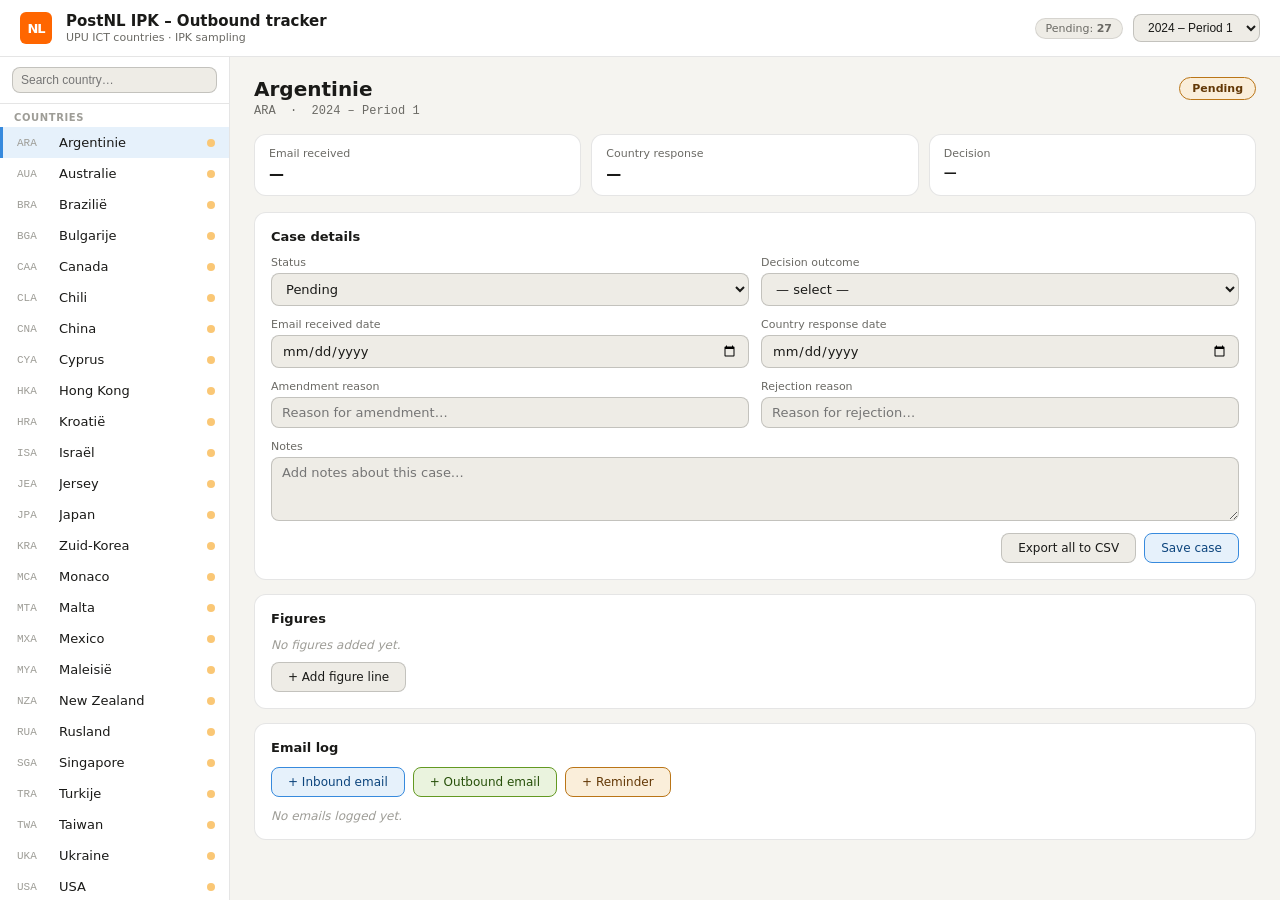
==== postnl_ipk_tracker.html @ e11acfa0 "Add files via upload" ====
<!DOCTYPE html>
<html lang="nl">
<head>
<meta charset="UTF-8">
<meta name="viewport" content="width=device-width, initial-scale=1.0">
<title>PostNL IPK – Outbound Tracker</title>
<style>
  :root {
    --bg: #f5f4f0;
    --bg2: #ffffff;
    --bg3: #eeece6;
    --border: rgba(0,0,0,0.1);
    --border2: rgba(0,0,0,0.18);
    --text: #1a1a18;
    --text2: #6b6a65;
    --text3: #9e9d97;
    --blue-bg: #e6f1fb; --blue-text: #0c447c; --blue-border: #378add;
    --green-bg: #eaf3de; --green-text: #27500a; --green-border: #639922;
    --amber-bg: #faeeda; --amber-text: #633806; --amber-border: #ba7517;
    --purple-bg: #eeedfe; --purple-text: #3c3489; --purple-border: #7f77dd;
    --red-bg: #fcebeb; --red-text: #791f1f; --red-border: #e24b4a;
    --coral-bg: #faece7; --coral-text: #712b13; --coral-border: #d85a30;
    --gray-bg: #e8e6df; --gray-text: #444441; --gray-border: #888780;
    --radius: 8px; --radius-lg: 12px;
    --font: 'Segoe UI', system-ui, sans-serif;
    --font-mono: 'Consolas', 'Courier New', monospace;
  }
  @media (prefers-color-scheme: dark) {
    :root {
      --bg: #1c1c1a; --bg2: #252523; --bg3: #2e2e2b;
      --border: rgba(255,255,255,0.1); --border2: rgba(255,255,255,0.18);
      --text: #e8e6df; --text2: #9e9d97; --text3: #6b6a65;
      --blue-bg: #0c2d4a; --blue-text: #85b7eb;
      --green-bg: #152608; --green-text: #97c459;
      --amber-bg: #2e1c04; --amber-text: #fac775;
      --purple-bg: #1e1a45; --purple-text: #afa9ec;
      --red-bg: #2d1010; --red-text: #f09595;
      --coral-bg: #2d150d; --coral-text: #f0997b;
      --gray-bg: #2c2c2a; --gray-text: #b4b2a9;
    }
  }
  * { box-sizing: border-box; margin: 0; padding: 0; }
  body { font-family: var(--font); background: var(--bg); color: var(--text); font-size: 14px; }

  /* TOP BAR */
  .topbar {
    background: var(--bg2); border-bottom: 1px solid var(--border);
    padding: 12px 20px; display: flex; align-items: center; gap: 14px; position: sticky; top: 0; z-index: 10;
  }
  .logo { width: 32px; height: 32px; background: #f60; border-radius: 6px; display: flex; align-items: center; justify-content: center; }
  .logo span { color: #fff; font-weight: 700; font-size: 13px; letter-spacing: -1px; }
  .topbar-info { flex: 1; }
  .topbar-title { font-size: 15px; font-weight: 600; color: var(--text); }
  .topbar-sub { font-size: 11px; color: var(--text2); margin-top: 1px; }
  .topbar-right { display: flex; align-items: center; gap: 10px; }
  select.sel {
    font-size: 12px; padding: 5px 10px; border: 1px solid var(--border2);
    border-radius: var(--radius); background: var(--bg3); color: var(--text); cursor: pointer;
  }
  .sum-chips { display: flex; gap: 6px; flex-wrap: wrap; }
  .chip { font-size: 11px; padding: 3px 10px; border-radius: 20px; border: 1px solid var(--border); background: var(--bg3); color: var(--text2); white-space: nowrap; }

  /* LAYOUT */
  .main { display: flex; height: calc(100vh - 57px); }

  /* SIDEBAR */
  .sidebar { width: 230px; min-width: 230px; background: var(--bg2); border-right: 1px solid var(--border); display: flex; flex-direction: column; overflow: hidden; }
  .sidebar-search { padding: 10px 12px; border-bottom: 1px solid var(--border); }
  .sidebar-search input { width: 100%; font-size: 12px; padding: 5px 8px; border: 1px solid var(--border2); border-radius: var(--radius); background: var(--bg3); color: var(--text); }
  .sidebar-search input:focus { outline: none; border-color: var(--blue-border); }
  .sidebar-scroll { overflow-y: auto; flex: 1; }
  .sidebar-label { font-size: 10px; font-weight: 600; color: var(--text3); padding: 8px 14px 4px; letter-spacing: .06em; text-transform: uppercase; }
  .country-row {
    display: flex; align-items: center; gap: 8px; padding: 8px 14px;
    cursor: pointer; border-left: 3px solid transparent; transition: background .1s;
  }
  .country-row:hover { background: var(--bg3); }
  .country-row.active { background: var(--blue-bg); border-left-color: var(--blue-border); }
  .c-code { font-family: var(--font-mono); font-size: 11px; color: var(--text3); min-width: 34px; }
  .c-name { font-size: 13px; color: var(--text); flex: 1; white-space: nowrap; overflow: hidden; text-overflow: ellipsis; }
  .s-dot { width: 8px; height: 8px; border-radius: 50%; flex-shrink: 0; }
  .d-Pending { background: #fac775; } .d-Received { background: #85b7eb; }
  .d-Accepted { background: #97c459; } .d-Amended { background: #afa9ec; }
  .d-Rejected { background: #f09595; } .d-Dispute { background: #f0997b; }
  .d-Closed { background: #b4b2a9; }

  /* DETAIL PANEL */
  .detail { flex: 1; overflow-y: auto; padding: 20px 24px; }
  .detail-header { display: flex; align-items: flex-start; justify-content: space-between; margin-bottom: 16px; }
  .detail-title { font-size: 20px; font-weight: 600; }
  .detail-meta { font-size: 12px; color: var(--text2); margin-top: 3px; font-family: var(--font-mono); }
  .badge { display: inline-block; font-size: 11px; padding: 4px 12px; border-radius: 20px; font-weight: 600; border: 1px solid transparent; }
  .b-Pending { background: var(--amber-bg); color: var(--amber-text); border-color: var(--amber-border); }
  .b-Received { background: var(--blue-bg); color: var(--blue-text); border-color: var(--blue-border); }
  .b-Accepted { background: var(--green-bg); color: var(--green-text); border-color: var(--green-border); }
  .b-Amended { background: var(--purple-bg); color: var(--purple-text); border-color: var(--purple-border); }
  .b-Rejected { background: var(--red-bg); color: var(--red-text); border-color: var(--red-border); }
  .b-Dispute { background: var(--coral-bg); color: var(--coral-text); border-color: var(--coral-border); }
  .b-Closed { background: var(--gray-bg); color: var(--gray-text); border-color: var(--gray-border); }

  .stat-cards { display: grid; grid-template-columns: repeat(3, minmax(0,1fr)); gap: 10px; margin-bottom: 16px; }
  .stat-card { background: var(--bg2); border: 1px solid var(--border); border-radius: var(--radius-lg); padding: 12px 14px; }
  .stat-label { font-size: 11px; color: var(--text2); margin-bottom: 5px; }
  .stat-val { font-size: 15px; font-weight: 600; color: var(--text); }

  .section { background: var(--bg2); border: 1px solid var(--border); border-radius: var(--radius-lg); padding: 16px; margin-bottom: 14px; }
  .section-title { font-size: 13px; font-weight: 600; color: var(--text); margin-bottom: 12px; display: flex; align-items: center; gap: 8px; }
  .form-grid { display: grid; grid-template-columns: 1fr 1fr; gap: 12px; margin-bottom: 12px; }
  .form-group { display: flex; flex-direction: column; gap: 4px; }
  .form-label { font-size: 11px; color: var(--text2); font-weight: 500; }
  .form-control {
    font-size: 13px; padding: 7px 10px; border: 1px solid var(--border2);
    border-radius: var(--radius); background: var(--bg3); color: var(--text);
    width: 100%; font-family: var(--font);
  }
  .form-control:focus { outline: none; border-color: var(--blue-border); }
  textarea.form-control { resize: vertical; min-height: 64px; }

  .btn { font-size: 12px; padding: 7px 16px; border: 1px solid var(--border2); border-radius: var(--radius); background: var(--bg3); color: var(--text); cursor: pointer; font-family: var(--font); transition: background .15s; }
  .btn:hover { background: var(--border); }
  .btn-primary { background: var(--blue-bg); color: var(--blue-text); border-color: var(--blue-border); }
  .btn-primary:hover { opacity: .85; }
  .btn-success { background: var(--green-bg); color: var(--green-text); border-color: var(--green-border); }
  .btn-warn { background: var(--amber-bg); color: var(--amber-text); border-color: var(--amber-border); }

  .save-row { display: flex; justify-content: flex-end; gap: 8px; margin-top: 4px; }

  /* EMAIL LOG */
  .email-actions { display: flex; gap: 8px; margin-bottom: 12px; flex-wrap: wrap; }
  .email-item { display: flex; align-items: center; gap: 10px; padding: 8px 0; border-bottom: 1px solid var(--border); font-size: 12px; }
  .email-item:last-child { border-bottom: none; }
  .email-dir { font-size: 10px; padding: 2px 8px; border-radius: 10px; font-weight: 600; text-transform: uppercase; letter-spacing: .04em; flex-shrink: 0; }
  .dir-in { background: var(--blue-bg); color: var(--blue-text); }
  .dir-out { background: var(--green-bg); color: var(--green-text); }
  .dir-rem { background: var(--amber-bg); color: var(--amber-text); }
  .email-date { color: var(--text2); min-width: 90px; font-family: var(--font-mono); font-size: 11px; }
  .email-subject { color: var(--text); flex: 1; }
  .email-del { color: var(--text3); cursor: pointer; font-size: 16px; line-height: 1; padding: 0 4px; }
  .email-del:hover { color: var(--red-text); }
  .empty-msg { font-size: 12px; color: var(--text3); font-style: italic; }

  /* FIGURES */
  .fig-table { width: 100%; border-collapse: collapse; font-size: 12px; }
  .fig-table th { font-size: 10px; font-weight: 600; color: var(--text2); text-align: left; padding: 5px 8px; border-bottom: 1px solid var(--border); text-transform: uppercase; letter-spacing: .04em; }
  .fig-table td { padding: 7px 8px; border-bottom: 1px solid var(--border); color: var(--text); vertical-align: middle; }
  .fig-table tr:last-child td { border-bottom: none; }
  .fig-table input { font-size: 12px; padding: 4px 6px; border: 1px solid var(--border2); border-radius: 5px; background: var(--bg3); color: var(--text); width: 100%; font-family: var(--font-mono); }
  .fig-table input:focus { outline: none; border-color: var(--blue-border); }
  .kruis { color: var(--red-text); font-weight: 700; font-size: 14px; }
  .check { color: var(--green-text); font-weight: 700; font-size: 14px; }

  /* EXPORT */
  .export-bar { display: flex; gap: 8px; justify-content: flex-end; margin-top: 8px; }

  /* SCROLLBAR */
  ::-webkit-scrollbar { width: 5px; } ::-webkit-scrollbar-track { background: transparent; } ::-webkit-scrollbar-thumb { background: var(--border2); border-radius: 10px; }
</style>
</head>
<body>

<div class="topbar">
  <div class="logo"><span>NL</span></div>
  <div class="topbar-info">
    <div class="topbar-title">PostNL IPK – Outbound tracker</div>
    <div class="topbar-sub">UPU ICT countries · IPK sampling</div>
  </div>
  <div class="topbar-right">
    <div class="sum-chips" id="sum-chips"></div>
    <select class="sel" id="period-sel" onchange="renderAll()">
      <option>2024 – Period 1</option>
      <option>2024 – Period 2</option>
      <option>2025 – Period 1</option>
      <option>2025 – Period 2</option>
    </select>
  </div>
</div>

<div class="main">
  <div class="sidebar">
    <div class="sidebar-search">
      <input type="text" id="search-box" placeholder="Search country…" oninput="renderSidebar()">
    </div>
    <div class="sidebar-scroll">
      <div class="sidebar-label">Countries</div>
      <div id="sidebar-list"></div>
    </div>
  </div>
  <div class="detail" id="detail-panel"></div>
</div>

<script>
const COUNTRIES = [
  {code:'ARA',name:'Argentinie',note:''},
  {code:'AUA',name:'Australie',note:''},
  {code:'BRA',name:'Brazilië',note:''},
  {code:'BGA',name:'Bulgarije',note:''},
  {code:'CAA',name:'Canada',note:''},
  {code:'CLA',name:'Chili',note:''},
  {code:'CNA',name:'China',note:''},
  {code:'CYA',name:'Cyprus',note:''},
  {code:'HKA',name:'Hong Kong',note:''},
  {code:'HRA',name:'Kroatië',note:'e53 IPEP'},
  {code:'ISA',name:'Israël',note:''},
  {code:'JEA',name:'Jersey',note:'excl GBHATA'},
  {code:'JPA',name:'Japan',note:''},
  {code:'KRA',name:'Zuid-Korea',note:''},
  {code:'MCA',name:'Monaco',note:''},
  {code:'MTA',name:'Malta',note:''},
  {code:'MXA',name:'Mexico',note:''},
  {code:'MYA',name:'Maleisië',note:''},
  {code:'NZA',name:'New Zealand',note:''},
  {code:'RUA',name:'Rusland',note:''},
  {code:'SGA',name:'Singapore',note:''},
  {code:'TRA',name:'Turkije',note:''},
  {code:'TWA',name:'Taiwan',note:''},
  {code:'UKA',name:'Ukraine',note:''},
  {code:'USA',name:'USA',note:'zonder IPEP'},
  {code:'VAA',name:'Vatican City',note:'geen sampling'},
  {code:'ZAA',name:'Zuid-Afrika',note:''},
];

const STATUSES = ['Pending','Received','Accepted','Amended','Rejected','Dispute','Closed'];
const DECISIONS = ['','Accepted','Accepted with amendments','Rejected','Dispute ongoing','Closed – agreed'];

let selected = COUNTRIES[0].code;
let cases = {};

function getCase(code) {
  if (!cases[code]) cases[code] = {
    status:'Pending', emailDate:'', responseDate:'', decision:'',
    amendReason:'', rejectReason:'', note:'', emails:[], figures:[]
  };
  return cases[code];
}

function period() { return document.getElementById('period-sel').value; }

function saveCase() {
  const c = getCase(selected);
  c.status = v('f-status') || c.status;
  c.emailDate = v('f-email-date');
  c.responseDate = v('f-resp-date');
  c.decision = v('f-decision');
  c.amendReason = v('f-amend');
  c.rejectReason = v('f-reject');
  c.note = v('f-note');
  // save figures
  c.figures.forEach((f,i) => {
    f.item = v('fig-item-'+i) || f.item;
    f.country = v('fig-country-'+i) || '';
    f.ours = v('fig-ours-'+i) || '';
    f.disputed = document.getElementById('fig-disp-'+i)?.checked || false;
    f.reason = v('fig-reason-'+i) || '';
  });
  renderAll();
  showSaved();
}

function v(id) { return document.getElementById(id)?.value || ''; }

function showSaved() {
  const btn = document.getElementById('save-btn');
  if (!btn) return;
  btn.textContent = 'Saved!';
  btn.style.background = 'var(--green-bg)';
  btn.style.color = 'var(--green-text)';
  setTimeout(() => { btn.textContent = 'Save case'; btn.style.background=''; btn.style.color=''; }, 1500);
}

function addEmail(dir) {
  const c = getCase(selected);
  const today = new Date().toISOString().slice(0,10);
  const subjects = {Inbound:'Email received from country', Outbound:'Response sent to country', Reminder:'Follow-up reminder sent'};
  c.emails.unshift({dir, date:today, subject:subjects[dir]});
  renderDetail();
}

function deleteEmail(idx) {
  getCase(selected).emails.splice(idx, 1);
  renderDetail();
}

function addFigure() {
  getCase(selected).figures.push({item:'', country:'', ours:'', disputed:false, reason:''});
  renderDetail();
}

function deleteFigure(idx) {
  getCase(selected).figures.splice(idx, 1);
  renderDetail();
}

function exportCSV() {
  const rows = [['Code','Country','Period','Status','Decision','Email date','Response date','Amendment reason','Rejection reason','Notes']];
  COUNTRIES.forEach(c => {
    const cs = getCase(c.code);
    rows.push([c.code, c.name, period(), cs.status, cs.decision, cs.emailDate, cs.responseDate, cs.amendReason, cs.rejectReason, cs.note]);
  });
  const csv = rows.map(r => r.map(x => '"'+(x||'').replace(/"/g,'""')+'"').join(',')).join('\n');
  const a = document.createElement('a');
  a.href = 'data:text/csv;charset=utf-8,' + encodeURIComponent(csv);
  a.download = 'PostNL_IPK_' + period().replace(/\s/g,'_') + '.csv';
  a.click();
}

function renderSidebar() {
  const q = document.getElementById('search-box').value.toLowerCase();
  const list = document.getElementById('sidebar-list');
  list.innerHTML = COUNTRIES
    .filter(c => !q || c.name.toLowerCase().includes(q) || c.code.toLowerCase().includes(q))
    .map(c => {
      const cs = getCase(c.code);
      return `<div class="country-row${c.code===selected?' active':''}" onclick="select('${c.code}')">
        <span class="c-code">${c.code}</span>
        <span class="c-name">${c.name}</span>
        <span class="s-dot d-${cs.status}"></span>
      </div>`;
    }).join('');
}

function renderChips() {
  const counts = {};
  STATUSES.forEach(s => counts[s] = 0);
  COUNTRIES.forEach(c => counts[getCase(c.code).status]++);
  document.getElementById('sum-chips').innerHTML =
    STATUSES.filter(s => counts[s] > 0)
      .map(s => `<span class="chip">${s}: <strong>${counts[s]}</strong></span>`).join('');
}

function select(code) {
  selected = code;
  renderAll();
}

function renderDetail() {
  const country = COUNTRIES.find(c => c.code === selected);
  const cs = getCase(selected);
  const p = period();

  document.getElementById('detail-panel').innerHTML = `
    <div class="detail-header">
      <div>
        <div class="detail-title">${country.name}</div>
        <div class="detail-meta">${country.code}${country.note ? ' · ' + country.note : ''} &nbsp;·&nbsp; ${p}</div>
      </div>
      <span class="badge b-${cs.status}">${cs.status}</span>
    </div>

    <div class="stat-cards">
      <div class="stat-card"><div class="stat-label">Email received</div><div class="stat-val">${cs.emailDate || '—'}</div></div>
      <div class="stat-card"><div class="stat-label">Country response</div><div class="stat-val">${cs.responseDate || '—'}</div></div>
      <div class="stat-card"><div class="stat-label">Decision</div><div class="stat-val" style="font-size:13px">${cs.decision || '—'}</div></div>
    </div>

    <div class="section">
      <div class="section-title">Case details</div>
      <div class="form-grid">
        <div class="form-group">
          <label class="form-label">Status</label>
          <select class="form-control" id="f-status">
            ${STATUSES.map(s=>`<option${s===cs.status?' selected':''}>${s}</option>`).join('')}
          </select>
        </div>
        <div class="form-group">
          <label class="form-label">Decision outcome</label>
          <select class="form-control" id="f-decision">
            ${DECISIONS.map(s=>`<option value="${s}"${s===cs.decision?' selected':''}>${s||'— select —'}</option>`).join('')}
          </select>
        </div>
        <div class="form-group">
          <label class="form-label">Email received date</label>
          <input class="form-control" type="date" id="f-email-date" value="${cs.emailDate}">
        </div>
        <div class="form-group">
          <label class="form-label">Country response date</label>
          <input class="form-control" type="date" id="f-resp-date" value="${cs.responseDate}">
        </div>
        <div class="form-group">
          <label class="form-label">Amendment reason</label>
          <input class="form-control" type="text" id="f-amend" placeholder="Reason for amendment…" value="${cs.amendReason}">
        </div>
        <div class="form-group">
          <label class="form-label">Rejection reason</label>
          <input class="form-control" type="text" id="f-reject" placeholder="Reason for rejection…" value="${cs.rejectReason}">
        </div>
      </div>
      <div class="form-group" style="margin-bottom:12px">
        <label class="form-label">Notes</label>
        <textarea class="form-control" id="f-note" placeholder="Add notes about this case…">${cs.note}</textarea>
      </div>
      <div class="save-row">
        <button class="btn" onclick="exportCSV()">Export all to CSV</button>
        <button class="btn btn-primary" id="save-btn" onclick="saveCase()">Save case</button>
      </div>
    </div>

    <div class="section">
      <div class="section-title">Figures</div>
      ${cs.figures.length > 0 ? `
      <table class="fig-table">
        <thead><tr>
          <th style="width:22%">Line item</th>
          <th style="width:16%">Country figure</th>
          <th style="width:16%">Our figure</th>
          <th style="width:10%;text-align:center">Disputed</th>
          <th>Kruis reason</th>
          <th style="width:32px"></th>
        </tr></thead>
        <tbody>
        ${cs.figures.map((f,i) => `<tr>
          <td><input id="fig-item-${i}" value="${f.item}" placeholder="Description…"></td>
          <td><input id="fig-country-${i}" value="${f.country}" placeholder="0.00"></td>
          <td><input id="fig-ours-${i}" value="${f.ours}" placeholder="0.00"></td>
          <td style="text-align:center">
            <input type="checkbox" id="fig-disp-${i}" ${f.disputed?'checked':''}>
            ${f.disputed ? '<span class="kruis">✕</span>' : '<span class="check">✓</span>'}
          </td>
          <td><input id="fig-reason-${i}" value="${f.reason}" placeholder="Reason…"></td>
          <td><span class="email-del" onclick="deleteFigure(${i})">×</span></td>
        </tr>`).join('')}
        </tbody>
      </table>` : '<div class="empty-msg">No figures added yet.</div>'}
      <div style="margin-top:10px;display:flex;gap:8px">
        <button class="btn" onclick="addFigure()">+ Add figure line</button>
        ${cs.figures.length>0?'<button class="btn btn-primary" onclick="saveCase()">Save figures</button>':''}
      </div>
    </div>

    <div class="section">
      <div class="section-title">Email log</div>
      <div class="email-actions">
        <button class="btn btn-primary" onclick="addEmail('Inbound')">+ Inbound email</button>
        <button class="btn btn-success" onclick="addEmail('Outbound')">+ Outbound email</button>
        <button class="btn btn-warn" onclick="addEmail('Reminder')">+ Reminder</button>
      </div>
      ${cs.emails.length === 0
        ? '<div class="empty-msg">No emails logged yet.</div>'
        : cs.emails.map((e,i) => `
          <div class="email-item">
            <span class="email-dir dir-${e.dir==='Inbound'?'in':e.dir==='Outbound'?'out':'rem'}">${e.dir}</span>
            <span class="email-date">${e.date}</span>
            <span class="email-subject">${e.subject}</span>
            <span class="email-del" onclick="deleteEmail(${i})">×</span>
          </div>`).join('')}
    </div>
  `;
}

function renderAll() {
  renderSidebar();
  renderChips();
  renderDetail();
}

renderAll();
</script>
</body>
</html>
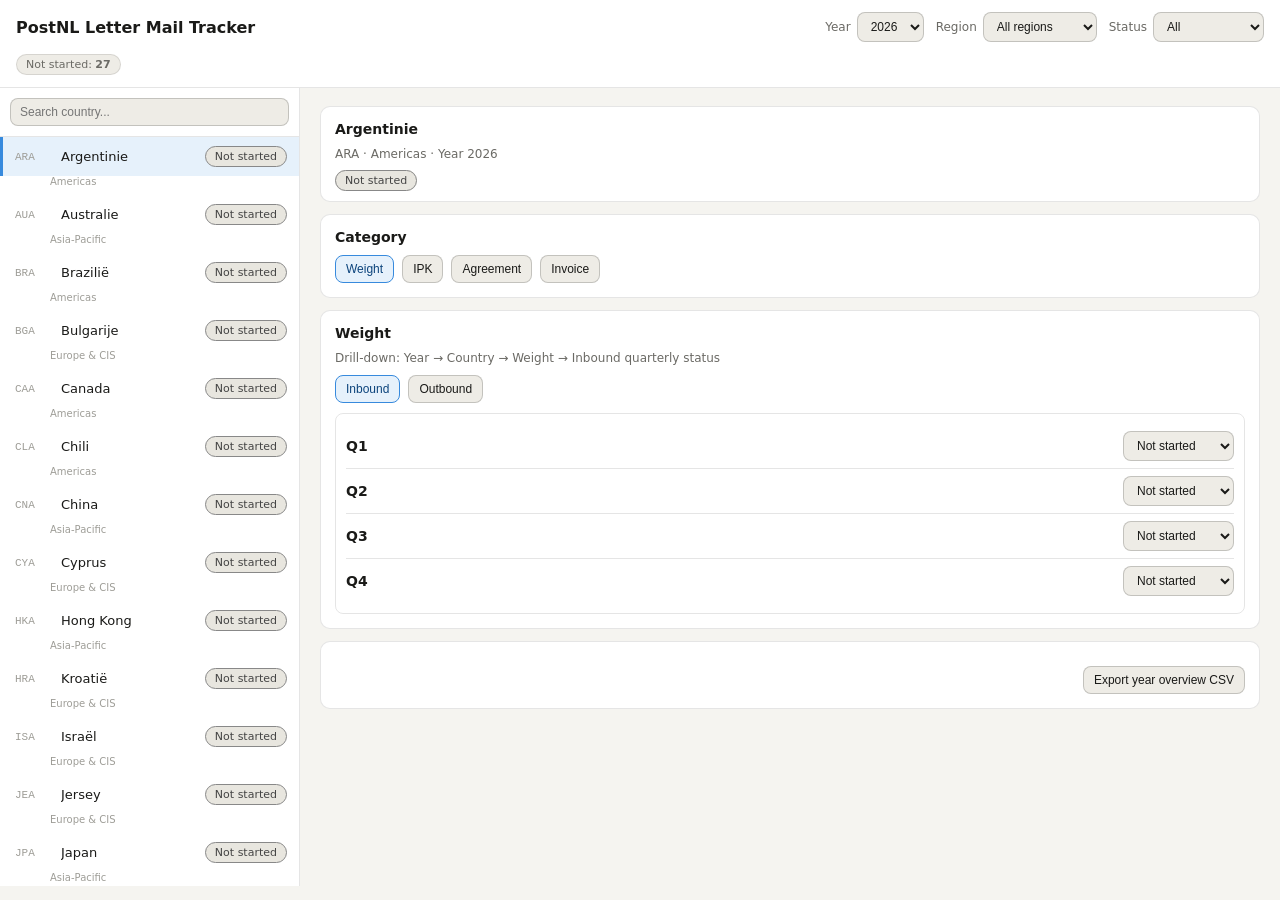
==== commit 685e025d: "Refactor tracker to year-country-category workflow" ====
--- a/postnl_ipk_tracker.html
+++ b/postnl_ipk_tracker.html
@@ -1,457 +1,414 @@
 <!DOCTYPE html>
-<html lang="nl">
+<html lang="en">
 <head>
 <meta charset="UTF-8">
 <meta name="viewport" content="width=device-width, initial-scale=1.0">
-<title>PostNL IPK – Outbound Tracker</title>
+<title>PostNL Letter Mail Tracker</title>
 <style>
   :root {
-    --bg: #f5f4f0;
-    --bg2: #ffffff;
-    --bg3: #eeece6;
-    --border: rgba(0,0,0,0.1);
-    --border2: rgba(0,0,0,0.18);
-    --text: #1a1a18;
-    --text2: #6b6a65;
-    --text3: #9e9d97;
-    --blue-bg: #e6f1fb; --blue-text: #0c447c; --blue-border: #378add;
-    --green-bg: #eaf3de; --green-text: #27500a; --green-border: #639922;
-    --amber-bg: #faeeda; --amber-text: #633806; --amber-border: #ba7517;
-    --purple-bg: #eeedfe; --purple-text: #3c3489; --purple-border: #7f77dd;
-    --red-bg: #fcebeb; --red-text: #791f1f; --red-border: #e24b4a;
-    --coral-bg: #faece7; --coral-text: #712b13; --coral-border: #d85a30;
-    --gray-bg: #e8e6df; --gray-text: #444441; --gray-border: #888780;
-    --radius: 8px; --radius-lg: 12px;
-    --font: 'Segoe UI', system-ui, sans-serif;
-    --font-mono: 'Consolas', 'Courier New', monospace;
-  }
-  @media (prefers-color-scheme: dark) {
-    :root {
-      --bg: #1c1c1a; --bg2: #252523; --bg3: #2e2e2b;
-      --border: rgba(255,255,255,0.1); --border2: rgba(255,255,255,0.18);
-      --text: #e8e6df; --text2: #9e9d97; --text3: #6b6a65;
-      --blue-bg: #0c2d4a; --blue-text: #85b7eb;
-      --green-bg: #152608; --green-text: #97c459;
-      --amber-bg: #2e1c04; --amber-text: #fac775;
-      --purple-bg: #1e1a45; --purple-text: #afa9ec;
-      --red-bg: #2d1010; --red-text: #f09595;
-      --coral-bg: #2d150d; --coral-text: #f0997b;
-      --gray-bg: #2c2c2a; --gray-text: #b4b2a9;
-    }
+    --bg: #f5f4f0; --bg2: #ffffff; --bg3: #eeece6;
+    --border: rgba(0,0,0,.1); --border2: rgba(0,0,0,.18);
+    --text: #1a1a18; --text2: #6b6a65; --text3: #9e9d97;
+    --radius: 8px;
   }
   * { box-sizing: border-box; margin: 0; padding: 0; }
-  body { font-family: var(--font); background: var(--bg); color: var(--text); font-size: 14px; }
-
-  /* TOP BAR */
-  .topbar {
-    background: var(--bg2); border-bottom: 1px solid var(--border);
-    padding: 12px 20px; display: flex; align-items: center; gap: 14px; position: sticky; top: 0; z-index: 10;
+  body { font-family: "Segoe UI", system-ui, sans-serif; background: var(--bg); color: var(--text); font-size: 14px; }
+  .topbar { background: var(--bg2); border-bottom: 1px solid var(--border); padding: 12px 16px; display: flex; gap: 12px; align-items: center; flex-wrap: wrap; }
+  .topbar h1 { font-size: 16px; margin-right: auto; }
+  .ctrl { display: flex; align-items: center; gap: 6px; }
+  .ctrl label { font-size: 12px; color: var(--text2); }
+  .sel, .txt, .area {
+    border: 1px solid var(--border2); border-radius: var(--radius);
+    background: var(--bg3); color: var(--text); padding: 6px 9px; font-size: 12px;
   }
-  .logo { width: 32px; height: 32px; background: #f60; border-radius: 6px; display: flex; align-items: center; justify-content: center; }
-  .logo span { color: #fff; font-weight: 700; font-size: 13px; letter-spacing: -1px; }
-  .topbar-info { flex: 1; }
-  .topbar-title { font-size: 15px; font-weight: 600; color: var(--text); }
-  .topbar-sub { font-size: 11px; color: var(--text2); margin-top: 1px; }
-  .topbar-right { display: flex; align-items: center; gap: 10px; }
-  select.sel {
-    font-size: 12px; padding: 5px 10px; border: 1px solid var(--border2);
-    border-radius: var(--radius); background: var(--bg3); color: var(--text); cursor: pointer;
+  .sum-chips { display: flex; gap: 6px; flex-wrap: wrap; width: 100%; }
+  .chip { font-size: 11px; border: 1px solid var(--border); background: var(--bg3); color: var(--text2); border-radius: 20px; padding: 3px 9px; }
+
+  .main { display: flex; height: calc(100vh - 102px); }
+  .sidebar { width: 300px; min-width: 300px; border-right: 1px solid var(--border); background: var(--bg2); display: flex; flex-direction: column; }
+  .sidebar-search { padding: 10px; border-bottom: 1px solid var(--border); }
+  .sidebar-search input { width: 100%; }
+  .sidebar-scroll { overflow-y: auto; flex: 1; }
+  .country-row { display: flex; align-items: center; gap: 8px; padding: 9px 12px; cursor: pointer; border-left: 3px solid transparent; }
+  .country-row:hover { background: var(--bg3); }
+  .country-row.active { border-left-color: #378add; background: #e6f1fb; }
+  .c-code { width: 38px; color: var(--text3); font-size: 11px; font-family: Consolas, "Courier New", monospace; }
+  .c-name { flex: 1; font-size: 13px; white-space: nowrap; overflow: hidden; text-overflow: ellipsis; }
+  .c-region { font-size: 10px; color: var(--text3); }
+  .detail { flex: 1; padding: 18px 20px; overflow-y: auto; }
+  .section { border: 1px solid var(--border); background: var(--bg2); border-radius: 10px; padding: 14px; margin-bottom: 12px; }
+  .section h2 { font-size: 14px; margin-bottom: 10px; }
+  .tabs, .subtabs { display: flex; gap: 8px; flex-wrap: wrap; }
+  .tab, .subtab, .btn {
+    border: 1px solid var(--border2); border-radius: var(--radius);
+    background: var(--bg3); color: var(--text); padding: 6px 10px; font-size: 12px; cursor: pointer;
   }
-  .sum-chips { display: flex; gap: 6px; flex-wrap: wrap; }
-  .chip { font-size: 11px; padding: 3px 10px; border-radius: 20px; border: 1px solid var(--border); background: var(--bg3); color: var(--text2); white-space: nowrap; }
-
-  /* LAYOUT */
-  .main { display: flex; height: calc(100vh - 57px); }
-
-  /* SIDEBAR */
-  .sidebar { width: 230px; min-width: 230px; background: var(--bg2); border-right: 1px solid var(--border); display: flex; flex-direction: column; overflow: hidden; }
-  .sidebar-search { padding: 10px 12px; border-bottom: 1px solid var(--border); }
-  .sidebar-search input { width: 100%; font-size: 12px; padding: 5px 8px; border: 1px solid var(--border2); border-radius: var(--radius); background: var(--bg3); color: var(--text); }
-  .sidebar-search input:focus { outline: none; border-color: var(--blue-border); }
-  .sidebar-scroll { overflow-y: auto; flex: 1; }
-  .sidebar-label { font-size: 10px; font-weight: 600; color: var(--text3); padding: 8px 14px 4px; letter-spacing: .06em; text-transform: uppercase; }
-  .country-row {
-    display: flex; align-items: center; gap: 8px; padding: 8px 14px;
-    cursor: pointer; border-left: 3px solid transparent; transition: background .1s;
-  }
-  .country-row:hover { background: var(--bg3); }
-  .country-row.active { background: var(--blue-bg); border-left-color: var(--blue-border); }
-  .c-code { font-family: var(--font-mono); font-size: 11px; color: var(--text3); min-width: 34px; }
-  .c-name { font-size: 13px; color: var(--text); flex: 1; white-space: nowrap; overflow: hidden; text-overflow: ellipsis; }
-  .s-dot { width: 8px; height: 8px; border-radius: 50%; flex-shrink: 0; }
-  .d-Pending { background: #fac775; } .d-Received { background: #85b7eb; }
-  .d-Accepted { background: #97c459; } .d-Amended { background: #afa9ec; }
-  .d-Rejected { background: #f09595; } .d-Dispute { background: #f0997b; }
-  .d-Closed { background: #b4b2a9; }
-
-  /* DETAIL PANEL */
-  .detail { flex: 1; overflow-y: auto; padding: 20px 24px; }
-  .detail-header { display: flex; align-items: flex-start; justify-content: space-between; margin-bottom: 16px; }
-  .detail-title { font-size: 20px; font-weight: 600; }
-  .detail-meta { font-size: 12px; color: var(--text2); margin-top: 3px; font-family: var(--font-mono); }
-  .badge { display: inline-block; font-size: 11px; padding: 4px 12px; border-radius: 20px; font-weight: 600; border: 1px solid transparent; }
-  .b-Pending { background: var(--amber-bg); color: var(--amber-text); border-color: var(--amber-border); }
-  .b-Received { background: var(--blue-bg); color: var(--blue-text); border-color: var(--blue-border); }
-  .b-Accepted { background: var(--green-bg); color: var(--green-text); border-color: var(--green-border); }
-  .b-Amended { background: var(--purple-bg); color: var(--purple-text); border-color: var(--purple-border); }
-  .b-Rejected { background: var(--red-bg); color: var(--red-text); border-color: var(--red-border); }
-  .b-Dispute { background: var(--coral-bg); color: var(--coral-text); border-color: var(--coral-border); }
-  .b-Closed { background: var(--gray-bg); color: var(--gray-text); border-color: var(--gray-border); }
-
-  .stat-cards { display: grid; grid-template-columns: repeat(3, minmax(0,1fr)); gap: 10px; margin-bottom: 16px; }
-  .stat-card { background: var(--bg2); border: 1px solid var(--border); border-radius: var(--radius-lg); padding: 12px 14px; }
-  .stat-label { font-size: 11px; color: var(--text2); margin-bottom: 5px; }
-  .stat-val { font-size: 15px; font-weight: 600; color: var(--text); }
-
-  .section { background: var(--bg2); border: 1px solid var(--border); border-radius: var(--radius-lg); padding: 16px; margin-bottom: 14px; }
-  .section-title { font-size: 13px; font-weight: 600; color: var(--text); margin-bottom: 12px; display: flex; align-items: center; gap: 8px; }
-  .form-grid { display: grid; grid-template-columns: 1fr 1fr; gap: 12px; margin-bottom: 12px; }
-  .form-group { display: flex; flex-direction: column; gap: 4px; }
-  .form-label { font-size: 11px; color: var(--text2); font-weight: 500; }
-  .form-control {
-    font-size: 13px; padding: 7px 10px; border: 1px solid var(--border2);
-    border-radius: var(--radius); background: var(--bg3); color: var(--text);
-    width: 100%; font-family: var(--font);
-  }
-  .form-control:focus { outline: none; border-color: var(--blue-border); }
-  textarea.form-control { resize: vertical; min-height: 64px; }
-
-  .btn { font-size: 12px; padding: 7px 16px; border: 1px solid var(--border2); border-radius: var(--radius); background: var(--bg3); color: var(--text); cursor: pointer; font-family: var(--font); transition: background .15s; }
-  .btn:hover { background: var(--border); }
-  .btn-primary { background: var(--blue-bg); color: var(--blue-text); border-color: var(--blue-border); }
-  .btn-primary:hover { opacity: .85; }
-  .btn-success { background: var(--green-bg); color: var(--green-text); border-color: var(--green-border); }
-  .btn-warn { background: var(--amber-bg); color: var(--amber-text); border-color: var(--amber-border); }
-
-  .save-row { display: flex; justify-content: flex-end; gap: 8px; margin-top: 4px; }
-
-  /* EMAIL LOG */
-  .email-actions { display: flex; gap: 8px; margin-bottom: 12px; flex-wrap: wrap; }
-  .email-item { display: flex; align-items: center; gap: 10px; padding: 8px 0; border-bottom: 1px solid var(--border); font-size: 12px; }
-  .email-item:last-child { border-bottom: none; }
-  .email-dir { font-size: 10px; padding: 2px 8px; border-radius: 10px; font-weight: 600; text-transform: uppercase; letter-spacing: .04em; flex-shrink: 0; }
-  .dir-in { background: var(--blue-bg); color: var(--blue-text); }
-  .dir-out { background: var(--green-bg); color: var(--green-text); }
-  .dir-rem { background: var(--amber-bg); color: var(--amber-text); }
-  .email-date { color: var(--text2); min-width: 90px; font-family: var(--font-mono); font-size: 11px; }
-  .email-subject { color: var(--text); flex: 1; }
-  .email-del { color: var(--text3); cursor: pointer; font-size: 16px; line-height: 1; padding: 0 4px; }
-  .email-del:hover { color: var(--red-text); }
-  .empty-msg { font-size: 12px; color: var(--text3); font-style: italic; }
-
-  /* FIGURES */
-  .fig-table { width: 100%; border-collapse: collapse; font-size: 12px; }
-  .fig-table th { font-size: 10px; font-weight: 600; color: var(--text2); text-align: left; padding: 5px 8px; border-bottom: 1px solid var(--border); text-transform: uppercase; letter-spacing: .04em; }
-  .fig-table td { padding: 7px 8px; border-bottom: 1px solid var(--border); color: var(--text); vertical-align: middle; }
-  .fig-table tr:last-child td { border-bottom: none; }
-  .fig-table input { font-size: 12px; padding: 4px 6px; border: 1px solid var(--border2); border-radius: 5px; background: var(--bg3); color: var(--text); width: 100%; font-family: var(--font-mono); }
-  .fig-table input:focus { outline: none; border-color: var(--blue-border); }
-  .kruis { color: var(--red-text); font-weight: 700; font-size: 14px; }
-  .check { color: var(--green-text); font-weight: 700; font-size: 14px; }
-
-  /* EXPORT */
-  .export-bar { display: flex; gap: 8px; justify-content: flex-end; margin-top: 8px; }
-
-  /* SCROLLBAR */
-  ::-webkit-scrollbar { width: 5px; } ::-webkit-scrollbar-track { background: transparent; } ::-webkit-scrollbar-thumb { background: var(--border2); border-radius: 10px; }
+  .tab.active, .subtab.active { background: #e6f1fb; border-color: #378add; color: #0c447c; }
+  .grid { display: grid; grid-template-columns: repeat(2, minmax(0, 1fr)); gap: 10px; }
+  .item { border: 1px solid var(--border); border-radius: var(--radius); padding: 10px; }
+  .item-title { font-size: 12px; color: var(--text2); margin-bottom: 6px; }
+  .kv { display: flex; gap: 8px; align-items: center; justify-content: space-between; padding: 7px 0; border-bottom: 1px solid var(--border); }
+  .kv:last-child { border-bottom: 0; }
+  .badge { font-size: 11px; border-radius: 20px; padding: 3px 9px; border: 1px solid transparent; white-space: nowrap; }
+  .b-not-started { background: #e8e6df; color: #444; border-color: #888; }
+  .b-under-review { background: #faeeda; color: #633806; border-color: #ba7517; }
+  .b-final { background: #eaf3de; color: #27500a; border-color: #639922; }
+  .b-declined { background: #fcebeb; color: #791f1f; border-color: #e24b4a; }
+  .b-yes { background: #eaf3de; color: #27500a; border-color: #639922; }
+  .b-no { background: #fcebeb; color: #791f1f; border-color: #e24b4a; }
+  .muted { color: var(--text2); font-size: 12px; }
+  .empty { color: var(--text3); font-style: italic; }
+  .export-row { margin-top: 10px; display: flex; justify-content: flex-end; }
 </style>
 </head>
 <body>
-
 <div class="topbar">
-  <div class="logo"><span>NL</span></div>
-  <div class="topbar-info">
-    <div class="topbar-title">PostNL IPK – Outbound tracker</div>
-    <div class="topbar-sub">UPU ICT countries · IPK sampling</div>
+  <h1>PostNL Letter Mail Tracker</h1>
+  <div class="ctrl">
+    <label for="year-sel">Year</label>
+    <select id="year-sel" class="sel" onchange="onYearChange(this.value)"></select>
   </div>
-  <div class="topbar-right">
-    <div class="sum-chips" id="sum-chips"></div>
-    <select class="sel" id="period-sel" onchange="renderAll()">
-      <option>2024 – Period 1</option>
-      <option>2024 – Period 2</option>
-      <option>2025 – Period 1</option>
-      <option>2025 – Period 2</option>
+  <div class="ctrl">
+    <label for="region-filter">Region</label>
+    <select id="region-filter" class="sel" onchange="renderAll()"></select>
+  </div>
+  <div class="ctrl">
+    <label for="status-filter">Status</label>
+    <select id="status-filter" class="sel" onchange="renderAll()">
+      <option>All</option>
+      <option>Not started</option>
+      <option>Under review</option>
+      <option>Final</option>
+      <option>Declined</option>
+      <option>Yes</option>
+      <option>No</option>
     </select>
   </div>
+  <div class="sum-chips" id="sum-chips"></div>
 </div>
 
 <div class="main">
-  <div class="sidebar">
+  <aside class="sidebar">
     <div class="sidebar-search">
-      <input type="text" id="search-box" placeholder="Search country…" oninput="renderSidebar()">
+      <input class="txt" id="search-box" type="text" placeholder="Search country..." oninput="renderAll()">
     </div>
-    <div class="sidebar-scroll">
-      <div class="sidebar-label">Countries</div>
-      <div id="sidebar-list"></div>
-    </div>
-  </div>
-  <div class="detail" id="detail-panel"></div>
+    <div class="sidebar-scroll" id="sidebar-list"></div>
+  </aside>
+  <main class="detail" id="detail-panel"></main>
 </div>
 
 <script>
 const COUNTRIES = [
-  {code:'ARA',name:'Argentinie',note:''},
-  {code:'AUA',name:'Australie',note:''},
-  {code:'BRA',name:'Brazilië',note:''},
-  {code:'BGA',name:'Bulgarije',note:''},
-  {code:'CAA',name:'Canada',note:''},
-  {code:'CLA',name:'Chili',note:''},
-  {code:'CNA',name:'China',note:''},
-  {code:'CYA',name:'Cyprus',note:''},
-  {code:'HKA',name:'Hong Kong',note:''},
-  {code:'HRA',name:'Kroatië',note:'e53 IPEP'},
-  {code:'ISA',name:'Israël',note:''},
-  {code:'JEA',name:'Jersey',note:'excl GBHATA'},
-  {code:'JPA',name:'Japan',note:''},
-  {code:'KRA',name:'Zuid-Korea',note:''},
-  {code:'MCA',name:'Monaco',note:''},
-  {code:'MTA',name:'Malta',note:''},
-  {code:'MXA',name:'Mexico',note:''},
-  {code:'MYA',name:'Maleisië',note:''},
-  {code:'NZA',name:'New Zealand',note:''},
-  {code:'RUA',name:'Rusland',note:''},
-  {code:'SGA',name:'Singapore',note:''},
-  {code:'TRA',name:'Turkije',note:''},
-  {code:'TWA',name:'Taiwan',note:''},
-  {code:'UKA',name:'Ukraine',note:''},
-  {code:'USA',name:'USA',note:'zonder IPEP'},
-  {code:'VAA',name:'Vatican City',note:'geen sampling'},
-  {code:'ZAA',name:'Zuid-Afrika',note:''},
+  {code:'ARA',name:'Argentinie',note:'',region:'Americas'},
+  {code:'AUA',name:'Australie',note:'',region:'Asia-Pacific'},
+  {code:'BRA',name:'Brazilië',note:'',region:'Americas'},
+  {code:'BGA',name:'Bulgarije',note:'',region:'Europe & CIS'},
+  {code:'CAA',name:'Canada',note:'',region:'Americas'},
+  {code:'CLA',name:'Chili',note:'',region:'Americas'},
+  {code:'CNA',name:'China',note:'',region:'Asia-Pacific'},
+  {code:'CYA',name:'Cyprus',note:'',region:'Europe & CIS'},
+  {code:'HKA',name:'Hong Kong',note:'',region:'Asia-Pacific'},
+  {code:'HRA',name:'Kroatië',note:'e53 IPEP',region:'Europe & CIS'},
+  {code:'ISA',name:'Israël',note:'',region:'Europe & CIS'},
+  {code:'JEA',name:'Jersey',note:'excl GBHATA',region:'Europe & CIS'},
+  {code:'JPA',name:'Japan',note:'',region:'Asia-Pacific'},
+  {code:'KRA',name:'Zuid-Korea',note:'',region:'Asia-Pacific'},
+  {code:'MCA',name:'Monaco',note:'',region:'Europe & CIS'},
+  {code:'MTA',name:'Malta',note:'',region:'Europe & CIS'},
+  {code:'MXA',name:'Mexico',note:'',region:'Americas'},
+  {code:'MYA',name:'Maleisië',note:'',region:'Asia-Pacific'},
+  {code:'NZA',name:'New Zealand',note:'',region:'Asia-Pacific'},
+  {code:'RUA',name:'Rusland',note:'',region:'Europe & CIS'},
+  {code:'SGA',name:'Singapore',note:'',region:'Asia-Pacific'},
+  {code:'TRA',name:'Turkije',note:'',region:'Europe & CIS'},
+  {code:'TWA',name:'Taiwan',note:'',region:'Asia-Pacific'},
+  {code:'UKA',name:'Ukraine',note:'',region:'Europe & CIS'},
+  {code:'USA',name:'USA',note:'zonder IPEP',region:'Americas'},
+  {code:'VAA',name:'Vatican City',note:'geen sampling',region:'Europe & CIS'},
+  {code:'ZAA',name:'Zuid-Afrika',note:'',region:'Africa'},
 ];
 
-const STATUSES = ['Pending','Received','Accepted','Amended','Rejected','Dispute','Closed'];
-const DECISIONS = ['','Accepted','Accepted with amendments','Rejected','Dispute ongoing','Closed – agreed'];
-
-let selected = COUNTRIES[0].code;
-let cases = {};
-
-function getCase(code) {
-  if (!cases[code]) cases[code] = {
-    status:'Pending', emailDate:'', responseDate:'', decision:'',
-    amendReason:'', rejectReason:'', note:'', emails:[], figures:[]
+const FLOW_STATUSES = ['Not started', 'Under review', 'Final', 'Declined'];
+const YEARS = [String(new Date().getFullYear() - 1), String(new Date().getFullYear()), String(new Date().getFullYear() + 1)];
+const CATEGORIES = ['Weight', 'IPK', 'Agreement', 'Invoice'];
+const QUARTERS = ['Q1', 'Q2', 'Q3', 'Q4'];
+
+let selectedYear = YEARS[1];
+let selectedCountry = COUNTRIES[0].code;
+let activeCategory = 'Weight';
+let activeDirection = 'Inbound';
+let tracker = {};
+
+function defaultFlow() {
+  return {Q1:'Not started', Q2:'Not started', Q3:'Not started', Q4:'Not started'};
+}
+
+function defaultRecord() {
+  return {
+    weight: {inbound: defaultFlow(), outbound: defaultFlow()},
+    ipk: {inbound: defaultFlow(), outbound: defaultFlow()},
+    agreement: {kg: 'No', uvcn73: 'No', cn6: 'No'},
+    invoice: {status: 'Not started', note: ''}
   };
-  return cases[code];
-}
-
-function period() { return document.getElementById('period-sel').value; }
-
-function saveCase() {
-  const c = getCase(selected);
-  c.status = v('f-status') || c.status;
-  c.emailDate = v('f-email-date');
-  c.responseDate = v('f-resp-date');
-  c.decision = v('f-decision');
-  c.amendReason = v('f-amend');
-  c.rejectReason = v('f-reject');
-  c.note = v('f-note');
-  // save figures
-  c.figures.forEach((f,i) => {
-    f.item = v('fig-item-'+i) || f.item;
-    f.country = v('fig-country-'+i) || '';
-    f.ours = v('fig-ours-'+i) || '';
-    f.disputed = document.getElementById('fig-disp-'+i)?.checked || false;
-    f.reason = v('fig-reason-'+i) || '';
+}
+
+function getRecord(year, code) {
+  if (!tracker[year]) tracker[year] = {};
+  if (!tracker[year][code]) tracker[year][code] = defaultRecord();
+  return tracker[year][code];
+}
+
+function toBadgeClass(status) {
+  return 'b-' + status.toLowerCase().replace(/\s+/g, '-');
+}
+
+function summarizeFlow(flow) {
+  const values = Object.values(flow);
+  if (values.every(v => v === 'Not started')) return 'Not started';
+  if (values.includes('Declined')) return 'Declined';
+  if (values.includes('Under review')) return 'Under review';
+  if (values.every(v => v === 'Final')) return 'Final';
+  return 'Under review';
+}
+
+function summarizeAgreement(agreement) {
+  return Object.values(agreement).every(v => v === 'Yes') ? 'Yes' : 'No';
+}
+
+function getContextStatus(record) {
+  if (activeCategory === 'Weight') return summarizeFlow(record.weight[activeDirection.toLowerCase()]);
+  if (activeCategory === 'IPK') return summarizeFlow(record.ipk[activeDirection.toLowerCase()]);
+  if (activeCategory === 'Agreement') return summarizeAgreement(record.agreement);
+  return record.invoice.status;
+}
+
+function onYearChange(year) {
+  selectedYear = year;
+  renderAll();
+}
+
+function setCategory(category) {
+  activeCategory = category;
+  if (category === 'Agreement' || category === 'Invoice') activeDirection = 'Inbound';
+  renderAll();
+}
+
+function setDirection(direction) {
+  activeDirection = direction;
+  renderAll();
+}
+
+function updateQuarter(category, direction, quarter, value) {
+  const record = getRecord(selectedYear, selectedCountry);
+  record[category][direction][quarter] = value;
+  renderAll();
+}
+
+function updateAgreement(key, value) {
+  getRecord(selectedYear, selectedCountry).agreement[key] = value;
+  renderAll();
+}
+
+function updateInvoiceStatus(value) {
+  getRecord(selectedYear, selectedCountry).invoice.status = value;
+  renderAll();
+}
+
+function updateInvoiceNote(value) {
+  getRecord(selectedYear, selectedCountry).invoice.note = value;
+}
+
+function exportYearCSV() {
+  const rows = [['Year', 'Code', 'Country', 'Region', 'Weight Inbound', 'Weight Outbound', 'IPK Inbound', 'IPK Outbound', 'Agreement', 'Invoice']];
+  COUNTRIES.forEach(country => {
+    const record = getRecord(selectedYear, country.code);
+    rows.push([
+      selectedYear,
+      country.code,
+      country.name,
+      country.region,
+      summarizeFlow(record.weight.inbound),
+      summarizeFlow(record.weight.outbound),
+      summarizeFlow(record.ipk.inbound),
+      summarizeFlow(record.ipk.outbound),
+      summarizeAgreement(record.agreement),
+      record.invoice.status
+    ]);
   });
-  renderAll();
-  showSaved();
-}
-
-function v(id) { return document.getElementById(id)?.value || ''; }
-
-function showSaved() {
-  const btn = document.getElementById('save-btn');
-  if (!btn) return;
-  btn.textContent = 'Saved!';
-  btn.style.background = 'var(--green-bg)';
-  btn.style.color = 'var(--green-text)';
-  setTimeout(() => { btn.textContent = 'Save case'; btn.style.background=''; btn.style.color=''; }, 1500);
-}
-
-function addEmail(dir) {
-  const c = getCase(selected);
-  const today = new Date().toISOString().slice(0,10);
-  const subjects = {Inbound:'Email received from country', Outbound:'Response sent to country', Reminder:'Follow-up reminder sent'};
-  c.emails.unshift({dir, date:today, subject:subjects[dir]});
-  renderDetail();
-}
-
-function deleteEmail(idx) {
-  getCase(selected).emails.splice(idx, 1);
-  renderDetail();
-}
-
-function addFigure() {
-  getCase(selected).figures.push({item:'', country:'', ours:'', disputed:false, reason:''});
-  renderDetail();
-}
-
-function deleteFigure(idx) {
-  getCase(selected).figures.splice(idx, 1);
-  renderDetail();
-}
-
-function exportCSV() {
-  const rows = [['Code','Country','Period','Status','Decision','Email date','Response date','Amendment reason','Rejection reason','Notes']];
-  COUNTRIES.forEach(c => {
-    const cs = getCase(c.code);
-    rows.push([c.code, c.name, period(), cs.status, cs.decision, cs.emailDate, cs.responseDate, cs.amendReason, cs.rejectReason, cs.note]);
-  });
-  const csv = rows.map(r => r.map(x => '"'+(x||'').replace(/"/g,'""')+'"').join(',')).join('\n');
+  const csv = rows.map(r => r.map(v => `"${String(v || '').replace(/"/g, '""')}"`).join(',')).join('\n');
   const a = document.createElement('a');
   a.href = 'data:text/csv;charset=utf-8,' + encodeURIComponent(csv);
-  a.download = 'PostNL_IPK_' + period().replace(/\s/g,'_') + '.csv';
+  a.download = `PostNL_Letter_Mail_${selectedYear}.csv`;
   a.click();
 }
 
+function filteredCountries() {
+  const q = document.getElementById('search-box').value.toLowerCase();
+  const region = document.getElementById('region-filter').value;
+  const statusFilter = document.getElementById('status-filter').value;
+  return COUNTRIES.filter(country => {
+    if (q && !country.name.toLowerCase().includes(q) && !country.code.toLowerCase().includes(q)) return false;
+    if (region !== 'All regions' && country.region !== region) return false;
+    const status = getContextStatus(getRecord(selectedYear, country.code));
+    if (statusFilter !== 'All' && status !== statusFilter) return false;
+    return true;
+  });
+}
+
+function renderSummary() {
+  const counts = {};
+  const statusOptions = activeCategory === 'Agreement' ? ['Yes', 'No'] : FLOW_STATUSES;
+  statusOptions.forEach(status => counts[status] = 0);
+  COUNTRIES.forEach(country => {
+    const status = getContextStatus(getRecord(selectedYear, country.code));
+    if (counts[status] !== undefined) counts[status] += 1;
+  });
+  document.getElementById('sum-chips').innerHTML = statusOptions
+    .filter(status => counts[status] > 0)
+    .map(status => `<span class="chip">${status}: <strong>${counts[status]}</strong></span>`)
+    .join('');
+}
+
 function renderSidebar() {
-  const q = document.getElementById('search-box').value.toLowerCase();
-  const list = document.getElementById('sidebar-list');
-  list.innerHTML = COUNTRIES
-    .filter(c => !q || c.name.toLowerCase().includes(q) || c.code.toLowerCase().includes(q))
-    .map(c => {
-      const cs = getCase(c.code);
-      return `<div class="country-row${c.code===selected?' active':''}" onclick="select('${c.code}')">
-        <span class="c-code">${c.code}</span>
-        <span class="c-name">${c.name}</span>
-        <span class="s-dot d-${cs.status}"></span>
-      </div>`;
+  const list = filteredCountries();
+  if (!list.some(country => country.code === selectedCountry)) {
+    selectedCountry = list[0] ? list[0].code : '';
+  }
+  document.getElementById('sidebar-list').innerHTML = list.length === 0
+    ? '<div style="padding:12px" class="empty">No countries match the selected filters.</div>'
+    : list.map(country => {
+      const status = getContextStatus(getRecord(selectedYear, country.code));
+      return `
+        <div class="country-row${country.code===selectedCountry ? ' active' : ''}" onclick="selectedCountry='${country.code}'; renderAll();">
+          <span class="c-code">${country.code}</span>
+          <span class="c-name">${country.name}</span>
+          <span class="badge ${toBadgeClass(status)}">${status}</span>
+        </div>
+        <div class="c-region" style="padding:0 12px 8px 50px">${country.region}</div>`;
     }).join('');
 }
 
-function renderChips() {
-  const counts = {};
-  STATUSES.forEach(s => counts[s] = 0);
-  COUNTRIES.forEach(c => counts[getCase(c.code).status]++);
-  document.getElementById('sum-chips').innerHTML =
-    STATUSES.filter(s => counts[s] > 0)
-      .map(s => `<span class="chip">${s}: <strong>${counts[s]}</strong></span>`).join('');
-}
-
-function select(code) {
-  selected = code;
-  renderAll();
-}
-
-function renderDetail() {
-  const country = COUNTRIES.find(c => c.code === selected);
-  const cs = getCase(selected);
-  const p = period();
-
-  document.getElementById('detail-panel').innerHTML = `
-    <div class="detail-header">
-      <div>
-        <div class="detail-title">${country.name}</div>
-        <div class="detail-meta">${country.code}${country.note ? ' · ' + country.note : ''} &nbsp;·&nbsp; ${p}</div>
+function renderCategoryTabs() {
+  return `<div class="tabs">${CATEGORIES.map(category => `
+    <button class="tab${activeCategory===category?' active':''}" onclick="setCategory('${category}')">${category}</button>
+  `).join('')}</div>`;
+}
+
+function renderWeightOrIpk(record, categoryKey, title) {
+  const directionKey = activeDirection.toLowerCase();
+  const flow = record[categoryKey][directionKey];
+  return `
+    <div class="section">
+      <h2>${title}</h2>
+      <div class="muted" style="margin-bottom:10px">Drill-down: Year → Country → ${title} → ${activeDirection} quarterly status</div>
+      <div class="subtabs" style="margin-bottom:10px">
+        <button class="subtab${activeDirection==='Inbound'?' active':''}" onclick="setDirection('Inbound')">Inbound</button>
+        <button class="subtab${activeDirection==='Outbound'?' active':''}" onclick="setDirection('Outbound')">Outbound</button>
       </div>
-      <span class="badge b-${cs.status}">${cs.status}</span>
-    </div>
-
-    <div class="stat-cards">
-      <div class="stat-card"><div class="stat-label">Email received</div><div class="stat-val">${cs.emailDate || '—'}</div></div>
-      <div class="stat-card"><div class="stat-label">Country response</div><div class="stat-val">${cs.responseDate || '—'}</div></div>
-      <div class="stat-card"><div class="stat-label">Decision</div><div class="stat-val" style="font-size:13px">${cs.decision || '—'}</div></div>
-    </div>
-
-    <div class="section">
-      <div class="section-title">Case details</div>
-      <div class="form-grid">
-        <div class="form-group">
-          <label class="form-label">Status</label>
-          <select class="form-control" id="f-status">
-            ${STATUSES.map(s=>`<option${s===cs.status?' selected':''}>${s}</option>`).join('')}
+      <div class="item">
+        ${QUARTERS.map(quarter => `
+          <div class="kv">
+            <strong>${quarter}</strong>
+            <select class="sel" onchange="updateQuarter('${categoryKey}','${directionKey}','${quarter}', this.value)">
+              ${FLOW_STATUSES.map(status => `<option value="${status}"${flow[quarter]===status?' selected':''}>${status}</option>`).join('')}
+            </select>
+          </div>
+        `).join('')}
+      </div>
+    </div>`;
+}
+
+function renderAgreement(record) {
+  const items = [
+    {key:'kg', label:'Agreement Kg'},
+    {key:'uvcn73', label:'Agreement UV CN73'},
+    {key:'cn6', label:'Agreement CN6'}
+  ];
+  return `
+    <div class="section">
+      <h2>Agreement</h2>
+      <div class="muted" style="margin-bottom:10px">Yearly contract status (Yes/No)</div>
+      <div class="item">
+        ${items.map(item => `
+          <div class="kv">
+            <span>${item.label}</span>
+            <select class="sel" onchange="updateAgreement('${item.key}', this.value)">
+              <option value="No"${record.agreement[item.key]==='No'?' selected':''}>No</option>
+              <option value="Yes"${record.agreement[item.key]==='Yes'?' selected':''}>Yes</option>
+            </select>
+          </div>
+        `).join('')}
+      </div>
+    </div>`;
+}
+
+function renderInvoice(record) {
+  return `
+    <div class="section">
+      <h2>Invoice</h2>
+      <div class="muted" style="margin-bottom:10px">One yearly invoice record per country</div>
+      <div class="grid">
+        <div class="item">
+          <div class="item-title">Invoice status</div>
+          <select class="sel" onchange="updateInvoiceStatus(this.value)">
+            ${FLOW_STATUSES.map(status => `<option value="${status}"${record.invoice.status===status?' selected':''}>${status}</option>`).join('')}
           </select>
         </div>
-        <div class="form-group">
-          <label class="form-label">Decision outcome</label>
-          <select class="form-control" id="f-decision">
-            ${DECISIONS.map(s=>`<option value="${s}"${s===cs.decision?' selected':''}>${s||'— select —'}</option>`).join('')}
-          </select>
-        </div>
-        <div class="form-group">
-          <label class="form-label">Email received date</label>
-          <input class="form-control" type="date" id="f-email-date" value="${cs.emailDate}">
-        </div>
-        <div class="form-group">
-          <label class="form-label">Country response date</label>
-          <input class="form-control" type="date" id="f-resp-date" value="${cs.responseDate}">
-        </div>
-        <div class="form-group">
-          <label class="form-label">Amendment reason</label>
-          <input class="form-control" type="text" id="f-amend" placeholder="Reason for amendment…" value="${cs.amendReason}">
-        </div>
-        <div class="form-group">
-          <label class="form-label">Rejection reason</label>
-          <input class="form-control" type="text" id="f-reject" placeholder="Reason for rejection…" value="${cs.rejectReason}">
+        <div class="item">
+          <div class="item-title">Notes</div>
+          <textarea class="area" style="width:100%;min-height:74px" placeholder="Optional invoice note..." oninput="updateInvoiceNote(this.value)">${record.invoice.note || ''}</textarea>
         </div>
       </div>
-      <div class="form-group" style="margin-bottom:12px">
-        <label class="form-label">Notes</label>
-        <textarea class="form-control" id="f-note" placeholder="Add notes about this case…">${cs.note}</textarea>
+    </div>`;
+}
+
+function renderDetail() {
+  const panel = document.getElementById('detail-panel');
+  if (!selectedCountry) {
+    panel.innerHTML = '<div class="section empty">No country selected for the current filters.</div>';
+    return;
+  }
+  const country = COUNTRIES.find(c => c.code === selectedCountry);
+  const record = getRecord(selectedYear, selectedCountry);
+  const status = getContextStatus(record);
+  const categorySection = activeCategory === 'Weight'
+    ? renderWeightOrIpk(record, 'weight', 'Weight')
+    : activeCategory === 'IPK'
+      ? renderWeightOrIpk(record, 'ipk', 'IPK')
+      : activeCategory === 'Agreement'
+        ? renderAgreement(record)
+        : renderInvoice(record);
+  panel.innerHTML = `
+    <div class="section">
+      <h2>${country.name}</h2>
+      <div class="muted">${country.code}${country.note ? ' · ' + country.note : ''} · ${country.region} · Year ${selectedYear}</div>
+      <div style="margin-top:10px"><span class="badge ${toBadgeClass(status)}">${status}</span></div>
+    </div>
+    <div class="section">
+      <h2>Category</h2>
+      ${renderCategoryTabs()}
+    </div>
+    ${categorySection}
+    <div class="section">
+      <div class="export-row">
+        <button class="btn" onclick="exportYearCSV()">Export year overview CSV</button>
       </div>
-      <div class="save-row">
-        <button class="btn" onclick="exportCSV()">Export all to CSV</button>
-        <button class="btn btn-primary" id="save-btn" onclick="saveCase()">Save case</button>
-      </div>
-    </div>
-
-    <div class="section">
-      <div class="section-title">Figures</div>
-      ${cs.figures.length > 0 ? `
-      <table class="fig-table">
-        <thead><tr>
-          <th style="width:22%">Line item</th>
-          <th style="width:16%">Country figure</th>
-          <th style="width:16%">Our figure</th>
-          <th style="width:10%;text-align:center">Disputed</th>
-          <th>Kruis reason</th>
-          <th style="width:32px"></th>
-        </tr></thead>
-        <tbody>
-        ${cs.figures.map((f,i) => `<tr>
-          <td><input id="fig-item-${i}" value="${f.item}" placeholder="Description…"></td>
-          <td><input id="fig-country-${i}" value="${f.country}" placeholder="0.00"></td>
-          <td><input id="fig-ours-${i}" value="${f.ours}" placeholder="0.00"></td>
-          <td style="text-align:center">
-            <input type="checkbox" id="fig-disp-${i}" ${f.disputed?'checked':''}>
-            ${f.disputed ? '<span class="kruis">✕</span>' : '<span class="check">✓</span>'}
-          </td>
-          <td><input id="fig-reason-${i}" value="${f.reason}" placeholder="Reason…"></td>
-          <td><span class="email-del" onclick="deleteFigure(${i})">×</span></td>
-        </tr>`).join('')}
-        </tbody>
-      </table>` : '<div class="empty-msg">No figures added yet.</div>'}
-      <div style="margin-top:10px;display:flex;gap:8px">
-        <button class="btn" onclick="addFigure()">+ Add figure line</button>
-        ${cs.figures.length>0?'<button class="btn btn-primary" onclick="saveCase()">Save figures</button>':''}
-      </div>
-    </div>
-
-    <div class="section">
-      <div class="section-title">Email log</div>
-      <div class="email-actions">
-        <button class="btn btn-primary" onclick="addEmail('Inbound')">+ Inbound email</button>
-        <button class="btn btn-success" onclick="addEmail('Outbound')">+ Outbound email</button>
-        <button class="btn btn-warn" onclick="addEmail('Reminder')">+ Reminder</button>
-      </div>
-      ${cs.emails.length === 0
-        ? '<div class="empty-msg">No emails logged yet.</div>'
-        : cs.emails.map((e,i) => `
-          <div class="email-item">
-            <span class="email-dir dir-${e.dir==='Inbound'?'in':e.dir==='Outbound'?'out':'rem'}">${e.dir}</span>
-            <span class="email-date">${e.date}</span>
-            <span class="email-subject">${e.subject}</span>
-            <span class="email-del" onclick="deleteEmail(${i})">×</span>
-          </div>`).join('')}
-    </div>
-  `;
+    </div>`;
 }
 
 function renderAll() {
+  renderSummary();
   renderSidebar();
-  renderChips();
   renderDetail();
 }
 
+function initControls() {
+  document.getElementById('year-sel').innerHTML = YEARS.map(year => `<option value="${year}"${year===selectedYear?' selected':''}>${year}</option>`).join('');
+  const regions = ['All regions', ...new Set(COUNTRIES.map(country => country.region))];
+  document.getElementById('region-filter').innerHTML = regions.map(region => `<option>${region}</option>`).join('');
+}
+
+initControls();
 renderAll();
 </script>
 </body>
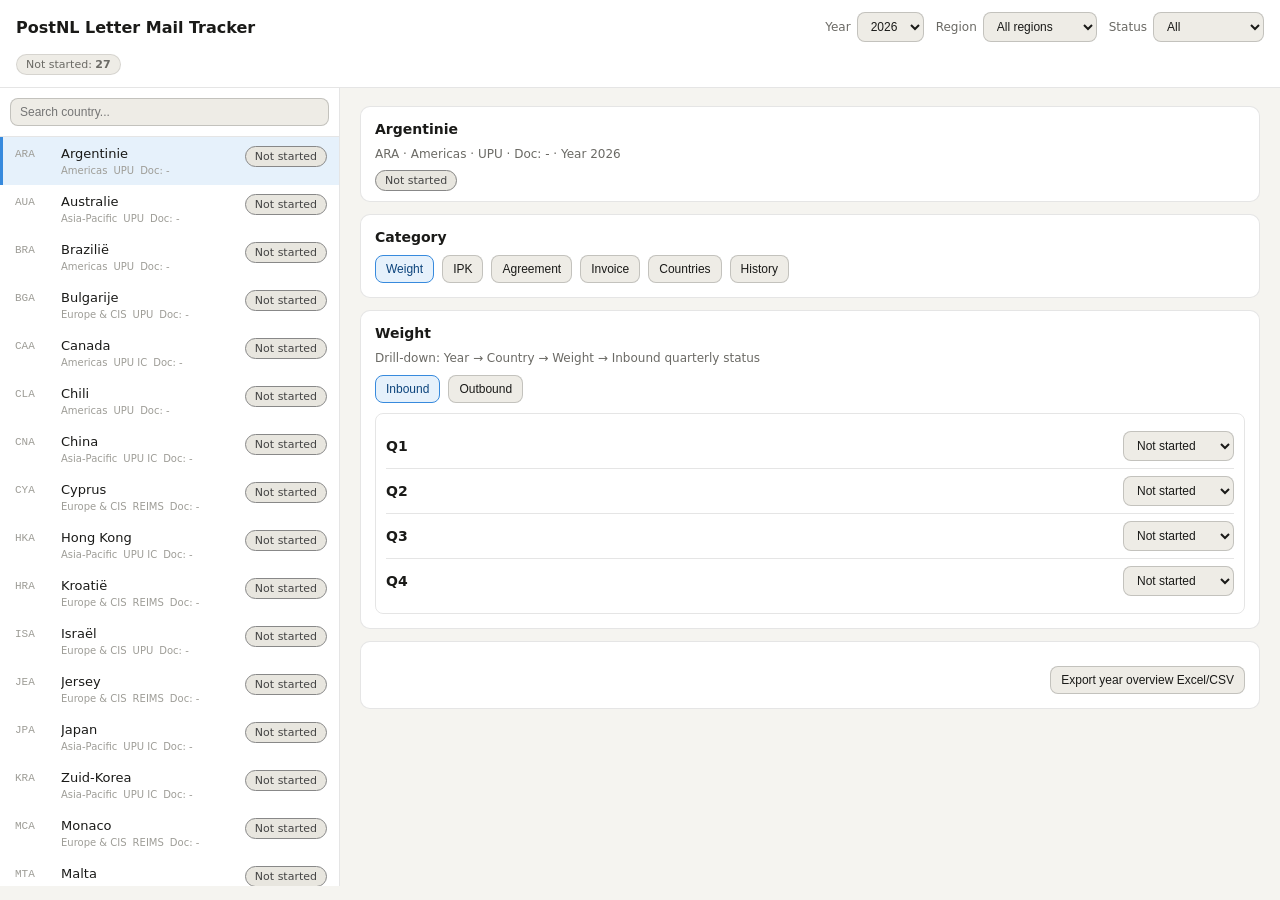
==== commit 5694aa70: "Add audit log, country admin table, document code, and CSV export" ====
--- a/postnl_ipk_tracker.html
+++ b/postnl_ipk_tracker.html
@@ -25,16 +25,18 @@
   .chip { font-size: 11px; border: 1px solid var(--border); background: var(--bg3); color: var(--text2); border-radius: 20px; padding: 3px 9px; }
 
   .main { display: flex; height: calc(100vh - 102px); }
-  .sidebar { width: 300px; min-width: 300px; border-right: 1px solid var(--border); background: var(--bg2); display: flex; flex-direction: column; }
+  .sidebar { width: 340px; min-width: 340px; border-right: 1px solid var(--border); background: var(--bg2); display: flex; flex-direction: column; }
   .sidebar-search { padding: 10px; border-bottom: 1px solid var(--border); }
   .sidebar-search input { width: 100%; }
   .sidebar-scroll { overflow-y: auto; flex: 1; }
-  .country-row { display: flex; align-items: center; gap: 8px; padding: 9px 12px; cursor: pointer; border-left: 3px solid transparent; }
+  .country-row { display: flex; align-items: flex-start; gap: 8px; padding: 9px 12px; cursor: pointer; border-left: 3px solid transparent; }
   .country-row:hover { background: var(--bg3); }
   .country-row.active { border-left-color: #378add; background: #e6f1fb; }
-  .c-code { width: 38px; color: var(--text3); font-size: 11px; font-family: Consolas, "Courier New", monospace; }
-  .c-name { flex: 1; font-size: 13px; white-space: nowrap; overflow: hidden; text-overflow: ellipsis; }
-  .c-region { font-size: 10px; color: var(--text3); }
+  .c-code { width: 38px; color: var(--text3); font-size: 11px; font-family: Consolas, "Courier New", monospace; padding-top: 2px; }
+  .c-main { flex: 1; min-width: 0; }
+  .c-name { font-size: 13px; white-space: nowrap; overflow: hidden; text-overflow: ellipsis; }
+  .c-meta { display: flex; gap: 6px; flex-wrap: wrap; margin-top: 4px; }
+  .c-sub { font-size: 10px; color: var(--text3); }
   .detail { flex: 1; padding: 18px 20px; overflow-y: auto; }
   .section { border: 1px solid var(--border); background: var(--bg2); border-radius: 10px; padding: 14px; margin-bottom: 12px; }
   .section h2 { font-size: 14px; margin-bottom: 10px; }
@@ -58,7 +60,15 @@
   .b-no { background: #fcebeb; color: #791f1f; border-color: #e24b4a; }
   .muted { color: var(--text2); font-size: 12px; }
   .empty { color: var(--text3); font-style: italic; }
-  .export-row { margin-top: 10px; display: flex; justify-content: flex-end; }
+  .export-row { margin-top: 10px; display: flex; justify-content: flex-end; gap: 8px; flex-wrap: wrap; }
+  .table-wrap { overflow-x: auto; }
+  table { width: 100%; border-collapse: collapse; }
+  th, td { border-bottom: 1px solid var(--border); padding: 8px; text-align: left; font-size: 12px; vertical-align: top; }
+  th { color: var(--text2); background: var(--bg3); }
+  .mini-btn {
+    border: 1px solid var(--border2); border-radius: 6px; background: var(--bg3);
+    padding: 4px 8px; font-size: 11px; cursor: pointer;
+  }
 </style>
 </head>
 <body>
@@ -98,46 +108,51 @@
 </div>
 
 <script>
-const COUNTRIES = [
-  {code:'ARA',name:'Argentinie',note:'',region:'Americas'},
-  {code:'AUA',name:'Australie',note:'',region:'Asia-Pacific'},
-  {code:'BRA',name:'Brazilië',note:'',region:'Americas'},
-  {code:'BGA',name:'Bulgarije',note:'',region:'Europe & CIS'},
-  {code:'CAA',name:'Canada',note:'',region:'Americas'},
-  {code:'CLA',name:'Chili',note:'',region:'Americas'},
-  {code:'CNA',name:'China',note:'',region:'Asia-Pacific'},
-  {code:'CYA',name:'Cyprus',note:'',region:'Europe & CIS'},
-  {code:'HKA',name:'Hong Kong',note:'',region:'Asia-Pacific'},
-  {code:'HRA',name:'Kroatië',note:'e53 IPEP',region:'Europe & CIS'},
-  {code:'ISA',name:'Israël',note:'',region:'Europe & CIS'},
-  {code:'JEA',name:'Jersey',note:'excl GBHATA',region:'Europe & CIS'},
-  {code:'JPA',name:'Japan',note:'',region:'Asia-Pacific'},
-  {code:'KRA',name:'Zuid-Korea',note:'',region:'Asia-Pacific'},
-  {code:'MCA',name:'Monaco',note:'',region:'Europe & CIS'},
-  {code:'MTA',name:'Malta',note:'',region:'Europe & CIS'},
-  {code:'MXA',name:'Mexico',note:'',region:'Americas'},
-  {code:'MYA',name:'Maleisië',note:'',region:'Asia-Pacific'},
-  {code:'NZA',name:'New Zealand',note:'',region:'Asia-Pacific'},
-  {code:'RUA',name:'Rusland',note:'',region:'Europe & CIS'},
-  {code:'SGA',name:'Singapore',note:'',region:'Asia-Pacific'},
-  {code:'TRA',name:'Turkije',note:'',region:'Europe & CIS'},
-  {code:'TWA',name:'Taiwan',note:'',region:'Asia-Pacific'},
-  {code:'UKA',name:'Ukraine',note:'',region:'Europe & CIS'},
-  {code:'USA',name:'USA',note:'zonder IPEP',region:'Americas'},
-  {code:'VAA',name:'Vatican City',note:'geen sampling',region:'Europe & CIS'},
-  {code:'ZAA',name:'Zuid-Afrika',note:'',region:'Africa'},
+const CURRENT_USER = 'Elham6461';
+
+const INITIAL_COUNTRIES = [
+  {code:'ARA',name:'Argentinie',note:'',region:'Americas',category:'UPU',documentCode:'',extraField1:'',extraField2:''},
+  {code:'AUA',name:'Australie',note:'',region:'Asia-Pacific',category:'UPU',documentCode:'',extraField1:'',extraField2:''},
+  {code:'BRA',name:'Brazilië',note:'',region:'Americas',category:'UPU',documentCode:'',extraField1:'',extraField2:''},
+  {code:'BGA',name:'Bulgarije',note:'',region:'Europe & CIS',category:'UPU',documentCode:'',extraField1:'',extraField2:''},
+  {code:'CAA',name:'Canada',note:'',region:'Americas',category:'UPU IC',documentCode:'',extraField1:'',extraField2:''},
+  {code:'CLA',name:'Chili',note:'',region:'Americas',category:'UPU',documentCode:'',extraField1:'',extraField2:''},
+  {code:'CNA',name:'China',note:'',region:'Asia-Pacific',category:'UPU IC',documentCode:'',extraField1:'',extraField2:''},
+  {code:'CYA',name:'Cyprus',note:'',region:'Europe & CIS',category:'REIMS',documentCode:'',extraField1:'',extraField2:''},
+  {code:'HKA',name:'Hong Kong',note:'',region:'Asia-Pacific',category:'UPU IC',documentCode:'',extraField1:'',extraField2:''},
+  {code:'HRA',name:'Kroatië',note:'e53 IPEP',region:'Europe & CIS',category:'REIMS',documentCode:'',extraField1:'',extraField2:''},
+  {code:'ISA',name:'Israël',note:'',region:'Europe & CIS',category:'UPU',documentCode:'',extraField1:'',extraField2:''},
+  {code:'JEA',name:'Jersey',note:'excl GBHATA',region:'Europe & CIS',category:'REIMS',documentCode:'',extraField1:'',extraField2:''},
+  {code:'JPA',name:'Japan',note:'',region:'Asia-Pacific',category:'UPU IC',documentCode:'',extraField1:'',extraField2:''},
+  {code:'KRA',name:'Zuid-Korea',note:'',region:'Asia-Pacific',category:'UPU IC',documentCode:'',extraField1:'',extraField2:''},
+  {code:'MCA',name:'Monaco',note:'',region:'Europe & CIS',category:'REIMS',documentCode:'',extraField1:'',extraField2:''},
+  {code:'MTA',name:'Malta',note:'',region:'Europe & CIS',category:'REIMS',documentCode:'',extraField1:'',extraField2:''},
+  {code:'MXA',name:'Mexico',note:'',region:'Americas',category:'UPU',documentCode:'',extraField1:'',extraField2:''},
+  {code:'MYA',name:'Maleisië',note:'',region:'Asia-Pacific',category:'UPU IC',documentCode:'',extraField1:'',extraField2:''},
+  {code:'NZA',name:'New Zealand',note:'',region:'Asia-Pacific',category:'UPU',documentCode:'',extraField1:'',extraField2:''},
+  {code:'RUA',name:'Rusland',note:'',region:'Europe & CIS',category:'UPU',documentCode:'',extraField1:'',extraField2:''},
+  {code:'SGA',name:'Singapore',note:'',region:'Asia-Pacific',category:'UPU IC',documentCode:'',extraField1:'',extraField2:''},
+  {code:'TRA',name:'Turkije',note:'',region:'Europe & CIS',category:'UPU',documentCode:'',extraField1:'',extraField2:''},
+  {code:'TWA',name:'Taiwan',note:'',region:'Asia-Pacific',category:'UPU IC',documentCode:'',extraField1:'',extraField2:''},
+  {code:'UKA',name:'Ukraine',note:'',region:'Europe & CIS',category:'UPU',documentCode:'',extraField1:'',extraField2:''},
+  {code:'USA',name:'USA',note:'zonder IPEP',region:'Americas',category:'UPU IC',documentCode:'',extraField1:'',extraField2:''},
+  {code:'VAA',name:'Vatican City',note:'geen sampling',region:'Europe & CIS',category:'REIMS',documentCode:'',extraField1:'',extraField2:''},
+  {code:'ZAA',name:'Zuid-Afrika',note:'',region:'Africa',category:'UPU',documentCode:'',extraField1:'',extraField2:''}
 ];
 
 const FLOW_STATUSES = ['Not started', 'Under review', 'Final', 'Declined'];
 const YEARS = [String(new Date().getFullYear() - 1), String(new Date().getFullYear()), String(new Date().getFullYear() + 1)];
-const CATEGORIES = ['Weight', 'IPK', 'Agreement', 'Invoice'];
+const CATEGORIES = ['Weight', 'IPK', 'Agreement', 'Invoice', 'Countries', 'History'];
 const QUARTERS = ['Q1', 'Q2', 'Q3', 'Q4'];
+const COUNTRY_CATEGORIES = ['REIMS', 'UPU', 'UPU IC', 'Other'];
 
 let selectedYear = YEARS[1];
-let selectedCountry = COUNTRIES[0].code;
+let countries = JSON.parse(JSON.stringify(INITIAL_COUNTRIES));
+let selectedCountry = countries[0].code;
 let activeCategory = 'Weight';
 let activeDirection = 'Inbound';
 let tracker = {};
+let auditLog = [];
 
 function defaultFlow() {
   return {Q1:'Not started', Q2:'Not started', Q3:'Not started', Q4:'Not started'};
@@ -158,6 +173,22 @@
   return tracker[year][code];
 }
 
+function getCountry(code) {
+  return countries.find(c => c.code === code);
+}
+
+function addAuditEntry(countryCode, field, oldValue, newValue) {
+  if (String(oldValue ?? '') === String(newValue ?? '')) return;
+  auditLog.unshift({
+    date: new Date().toISOString(),
+    user: CURRENT_USER,
+    countryCode,
+    field,
+    oldValue: oldValue ?? '',
+    newValue: newValue ?? ''
+  });
+}
+
 function toBadgeClass(status) {
   return 'b-' + status.toLowerCase().replace(/\s+/g, '-');
 }
@@ -179,6 +210,7 @@
   if (activeCategory === 'Weight') return summarizeFlow(record.weight[activeDirection.toLowerCase()]);
   if (activeCategory === 'IPK') return summarizeFlow(record.ipk[activeDirection.toLowerCase()]);
   if (activeCategory === 'Agreement') return summarizeAgreement(record.agreement);
+  if (activeCategory === 'Countries' || activeCategory === 'History') return 'Not started';
   return record.invoice.status;
 }
 
@@ -189,7 +221,7 @@
 
 function setCategory(category) {
   activeCategory = category;
-  if (category === 'Agreement' || category === 'Invoice') activeDirection = 'Inbound';
+  if (category === 'Agreement' || category === 'Invoice' || category === 'Countries' || category === 'History') activeDirection = 'Inbound';
   renderAll();
 }
 
@@ -200,33 +232,127 @@
 
 function updateQuarter(category, direction, quarter, value) {
   const record = getRecord(selectedYear, selectedCountry);
+  const oldValue = record[category][direction][quarter];
   record[category][direction][quarter] = value;
+  addAuditEntry(selectedCountry, `${category}.${direction}.${quarter}`, oldValue, value);
   renderAll();
 }
 
 function updateAgreement(key, value) {
-  getRecord(selectedYear, selectedCountry).agreement[key] = value;
+  const record = getRecord(selectedYear, selectedCountry);
+  const oldValue = record.agreement[key];
+  record.agreement[key] = value;
+  addAuditEntry(selectedCountry, `agreement.${key}`, oldValue, value);
   renderAll();
 }
 
 function updateInvoiceStatus(value) {
-  getRecord(selectedYear, selectedCountry).invoice.status = value;
+  const record = getRecord(selectedYear, selectedCountry);
+  const oldValue = record.invoice.status;
+  record.invoice.status = value;
+  addAuditEntry(selectedCountry, 'invoice.status', oldValue, value);
   renderAll();
 }
 
 function updateInvoiceNote(value) {
-  getRecord(selectedYear, selectedCountry).invoice.note = value;
+  const record = getRecord(selectedYear, selectedCountry);
+  const oldValue = record.invoice.note;
+  record.invoice.note = value;
+  addAuditEntry(selectedCountry, 'invoice.note', oldValue, value);
+}
+
+function updateCountryField(code, field, value) {
+  const country = getCountry(code);
+  if (!country) return;
+  const normalizedValue = field === 'code' ? value.toUpperCase() : value;
+  const oldValue = country[field] || '';
+  if (field === 'code') {
+    const newCode = normalizedValue.trim();
+    if (!newCode) return;
+    if (newCode !== code && getCountry(newCode)) {
+      alert('Country code already exists.');
+      renderAll();
+      return;
+    }
+    country.code = newCode;
+    if (tracker[selectedYear] && tracker[selectedYear][code]) {
+      tracker[selectedYear][newCode] = tracker[selectedYear][code];
+      delete tracker[selectedYear][code];
+    }
+    if (selectedCountry === code) selectedCountry = newCode;
+  } else {
+    country[field] = normalizedValue;
+  }
+  addAuditEntry(country.code, `country.${field}`, oldValue, normalizedValue);
+  initControls();
+  renderAll();
+}
+
+function addCountryRow() {
+  const codeInput = prompt('Enter country code (example: DEA)');
+  if (!codeInput) return;
+  const code = codeInput.trim().toUpperCase();
+  if (getCountry(code)) {
+    alert('Country code already exists.');
+    return;
+  }
+  const nameInput = prompt('Enter country name');
+  if (!nameInput) return;
+  const newCountry = {
+    code,
+    name: nameInput.trim(),
+    note: '',
+    region: 'Europe & CIS',
+    category: 'Other',
+    documentCode: '',
+    extraField1: '',
+    extraField2: ''
+  };
+  countries.push(newCountry);
+  selectedCountry = newCountry.code;
+  addAuditEntry(newCountry.code, 'country.created', '', JSON.stringify(newCountry));
+  initControls();
+  renderAll();
+}
+
+function removeCountryRow(code) {
+  const country = getCountry(code);
+  if (!country) return;
+  if (!confirm(`Delete ${country.name} (${country.code})?`)) return;
+  countries = countries.filter(c => c.code !== code);
+  addAuditEntry(code, 'country.deleted', JSON.stringify(country), '');
+  if (selectedCountry === code) {
+    selectedCountry = countries[0] ? countries[0].code : '';
+  }
+  initControls();
+  renderAll();
+}
+
+function downloadCSV(rows, fileName) {
+  const csv = rows.map(r => r.map(v => `"${String(v || '').replace(/"/g, '""')}"`).join(',')).join('\n');
+  const a = document.createElement('a');
+  a.href = 'data:text/csv;charset=utf-8,' + encodeURIComponent(csv);
+  a.download = fileName;
+  a.click();
 }
 
 function exportYearCSV() {
-  const rows = [['Year', 'Code', 'Country', 'Region', 'Weight Inbound', 'Weight Outbound', 'IPK Inbound', 'IPK Outbound', 'Agreement', 'Invoice']];
-  COUNTRIES.forEach(country => {
+  const rows = [[
+    'Year', 'Code', 'Country', 'Region', 'Country Category', 'Document Code', 'Note', 'Extra Field 1', 'Extra Field 2',
+    'Weight Inbound', 'Weight Outbound', 'IPK Inbound', 'IPK Outbound', 'Agreement', 'Invoice'
+  ]];
+  countries.forEach(country => {
     const record = getRecord(selectedYear, country.code);
     rows.push([
       selectedYear,
       country.code,
       country.name,
       country.region,
+      country.category,
+      country.documentCode,
+      country.note,
+      country.extraField1,
+      country.extraField2,
       summarizeFlow(record.weight.inbound),
       summarizeFlow(record.weight.outbound),
       summarizeFlow(record.ipk.inbound),
@@ -235,22 +361,45 @@
       record.invoice.status
     ]);
   });
-  const csv = rows.map(r => r.map(v => `"${String(v || '').replace(/"/g, '""')}"`).join(',')).join('\n');
-  const a = document.createElement('a');
-  a.href = 'data:text/csv;charset=utf-8,' + encodeURIComponent(csv);
-  a.download = `PostNL_Letter_Mail_${selectedYear}.csv`;
-  a.click();
+  downloadCSV(rows, `PostNL_Letter_Mail_${selectedYear}.csv`);
+}
+
+function exportCountriesCSV() {
+  const rows = [['Code', 'Country', 'Region', 'Category', 'Document Code', 'Note', 'Extra Field 1', 'Extra Field 2']];
+  countries.forEach(country => {
+    rows.push([
+      country.code,
+      country.name,
+      country.region,
+      country.category,
+      country.documentCode,
+      country.note,
+      country.extraField1,
+      country.extraField2
+    ]);
+  });
+  downloadCSV(rows, 'PostNL_Countries_Master.csv');
+}
+
+function exportAuditCSV() {
+  const rows = [['Date', 'User', 'Country Code', 'Field', 'Old Value', 'New Value']];
+  auditLog.forEach(entry => {
+    rows.push([entry.date, entry.user, entry.countryCode, entry.field, entry.oldValue, entry.newValue]);
+  });
+  downloadCSV(rows, 'PostNL_Audit_Log.csv');
 }
 
 function filteredCountries() {
   const q = document.getElementById('search-box').value.toLowerCase();
   const region = document.getElementById('region-filter').value;
   const statusFilter = document.getElementById('status-filter').value;
-  return COUNTRIES.filter(country => {
-    if (q && !country.name.toLowerCase().includes(q) && !country.code.toLowerCase().includes(q)) return false;
+  return countries.filter(country => {
+    if (q && !country.name.toLowerCase().includes(q) && !country.code.toLowerCase().includes(q) && !(country.documentCode || '').toLowerCase().includes(q)) return false;
     if (region !== 'All regions' && country.region !== region) return false;
-    const status = getContextStatus(getRecord(selectedYear, country.code));
-    if (statusFilter !== 'All' && status !== statusFilter) return false;
+    if (activeCategory !== 'Countries' && activeCategory !== 'History') {
+      const status = getContextStatus(getRecord(selectedYear, country.code));
+      if (statusFilter !== 'All' && status !== statusFilter) return false;
+    }
     return true;
   });
 }
@@ -259,7 +408,7 @@
   const counts = {};
   const statusOptions = activeCategory === 'Agreement' ? ['Yes', 'No'] : FLOW_STATUSES;
   statusOptions.forEach(status => counts[status] = 0);
-  COUNTRIES.forEach(country => {
+  countries.forEach(country => {
     const status = getContextStatus(getRecord(selectedYear, country.code));
     if (counts[status] !== undefined) counts[status] += 1;
   });
@@ -281,10 +430,16 @@
       return `
         <div class="country-row${country.code===selectedCountry ? ' active' : ''}" onclick="selectedCountry='${country.code}'; renderAll();">
           <span class="c-code">${country.code}</span>
-          <span class="c-name">${country.name}</span>
+          <div class="c-main">
+            <div class="c-name">${country.name}</div>
+            <div class="c-meta">
+              <span class="c-sub">${country.region}</span>
+              <span class="c-sub">${country.category}</span>
+              <span class="c-sub">Doc: ${country.documentCode || '-'}</span>
+            </div>
+          </div>
           <span class="badge ${toBadgeClass(status)}">${status}</span>
-        </div>
-        <div class="c-region" style="padding:0 12px 8px 50px">${country.region}</div>`;
+        </div>`;
     }).join('');
 }
 
@@ -362,13 +517,124 @@
     </div>`;
 }
 
+function renderCountriesAdmin() {
+  return `
+    <div class="section">
+      <h2>Countries master table</h2>
+      <div class="muted" style="margin-bottom:10px">Manage country category, document code and unique country fields.</div>
+      <div class="export-row" style="justify-content:flex-start; margin-bottom:10px;">
+        <button class="btn" onclick="addCountryRow()">Add new country</button>
+        <button class="btn" onclick="exportCountriesCSV()">Export countries Excel/CSV</button>
+      </div>
+      <div class="table-wrap">
+        <table>
+          <thead>
+            <tr>
+              <th>Code</th>
+              <th>Country</th>
+              <th>Region</th>
+              <th>Category</th>
+              <th>Document code</th>
+              <th>Note</th>
+              <th>Extra field 1</th>
+              <th>Extra field 2</th>
+              <th>Action</th>
+            </tr>
+          </thead>
+          <tbody>
+            ${countries.map(country => `
+              <tr>
+                <td><input class="txt" value="${country.code}" onchange="updateCountryField('${country.code}', 'code', this.value)"></td>
+                <td><input class="txt" value="${country.name}" onchange="updateCountryField('${country.code}', 'name', this.value)"></td>
+                <td><input class="txt" value="${country.region}" onchange="updateCountryField('${country.code}', 'region', this.value)"></td>
+                <td>
+                  <select class="sel" onchange="updateCountryField('${country.code}', 'category', this.value)">
+                    ${COUNTRY_CATEGORIES.map(category => `<option value="${category}"${country.category===category?' selected':''}>${category}</option>`).join('')}
+                  </select>
+                </td>
+                <td><input class="txt" value="${country.documentCode || ''}" onchange="updateCountryField('${country.code}', 'documentCode', this.value)"></td>
+                <td><input class="txt" value="${country.note || ''}" onchange="updateCountryField('${country.code}', 'note', this.value)"></td>
+                <td><input class="txt" value="${country.extraField1 || ''}" onchange="updateCountryField('${country.code}', 'extraField1', this.value)"></td>
+                <td><input class="txt" value="${country.extraField2 || ''}" onchange="updateCountryField('${country.code}', 'extraField2', this.value)"></td>
+                <td><button class="mini-btn" onclick="removeCountryRow('${country.code}')">Delete</button></td>
+              </tr>
+            `).join('')}
+          </tbody>
+        </table>
+      </div>
+    </div>`;
+}
+
+function renderHistory() {
+  return `
+    <div class="section">
+      <h2>Change history</h2>
+      <div class="muted" style="margin-bottom:10px">Shows who made the change and on which date.</div>
+      <div class="export-row" style="justify-content:flex-start; margin-bottom:10px;">
+        <button class="btn" onclick="exportAuditCSV()">Export history Excel/CSV</button>
+      </div>
+      <div class="table-wrap">
+        <table>
+          <thead>
+            <tr>
+              <th>Date</th>
+              <th>User</th>
+              <th>Country</th>
+              <th>Field</th>
+              <th>Old value</th>
+              <th>New value</th>
+            </tr>
+          </thead>
+          <tbody>
+            ${auditLog.length === 0 ? '<tr><td colspan="6" class="empty">No changes recorded yet.</td></tr>' : auditLog.map(entry => `
+              <tr>
+                <td>${new Date(entry.date).toLocaleString()}</td>
+                <td>${entry.user}</td>
+                <td>${entry.countryCode}</td>
+                <td>${entry.field}</td>
+                <td>${entry.oldValue || '-'}</td>
+                <td>${entry.newValue || '-'}</td>
+              </tr>
+            `).join('')}
+          </tbody>
+        </table>
+      </div>
+    </div>`;
+}
+
 function renderDetail() {
   const panel = document.getElementById('detail-panel');
+  if (activeCategory === 'Countries') {
+    panel.innerHTML = `
+      <div class="section">
+        <h2>Administration</h2>
+        <div class="muted">Use this section to maintain the countries master data.</div>
+      </div>
+      <div class="section">
+        <h2>Category</h2>
+        ${renderCategoryTabs()}
+      </div>
+      ${renderCountriesAdmin()}`;
+    return;
+  }
+  if (activeCategory === 'History') {
+    panel.innerHTML = `
+      <div class="section">
+        <h2>Audit</h2>
+        <div class="muted">Track changes by user and date.</div>
+      </div>
+      <div class="section">
+        <h2>Category</h2>
+        ${renderCategoryTabs()}
+      </div>
+      ${renderHistory()}`;
+    return;
+  }
   if (!selectedCountry) {
     panel.innerHTML = '<div class="section empty">No country selected for the current filters.</div>';
     return;
   }
-  const country = COUNTRIES.find(c => c.code === selectedCountry);
+  const country = getCountry(selectedCountry);
   const record = getRecord(selectedYear, selectedCountry);
   const status = getContextStatus(record);
   const categorySection = activeCategory === 'Weight'
@@ -381,7 +647,7 @@
   panel.innerHTML = `
     <div class="section">
       <h2>${country.name}</h2>
-      <div class="muted">${country.code}${country.note ? ' · ' + country.note : ''} · ${country.region} · Year ${selectedYear}</div>
+      <div class="muted">${country.code}${country.note ? ' · ' + country.note : ''} · ${country.region} · ${country.category} · Doc: ${country.documentCode || '-'} · Year ${selectedYear}</div>
       <div style="margin-top:10px"><span class="badge ${toBadgeClass(status)}">${status}</span></div>
     </div>
     <div class="section">
@@ -391,7 +657,7 @@
     ${categorySection}
     <div class="section">
       <div class="export-row">
-        <button class="btn" onclick="exportYearCSV()">Export year overview CSV</button>
+        <button class="btn" onclick="exportYearCSV()">Export year overview Excel/CSV</button>
       </div>
     </div>`;
 }
@@ -404,7 +670,7 @@
 
 function initControls() {
   document.getElementById('year-sel').innerHTML = YEARS.map(year => `<option value="${year}"${year===selectedYear?' selected':''}>${year}</option>`).join('');
-  const regions = ['All regions', ...new Set(COUNTRIES.map(country => country.region))];
+  const regions = ['All regions', ...new Set(countries.map(country => country.region))];
   document.getElementById('region-filter').innerHTML = regions.map(region => `<option>${region}</option>`).join('');
 }
 
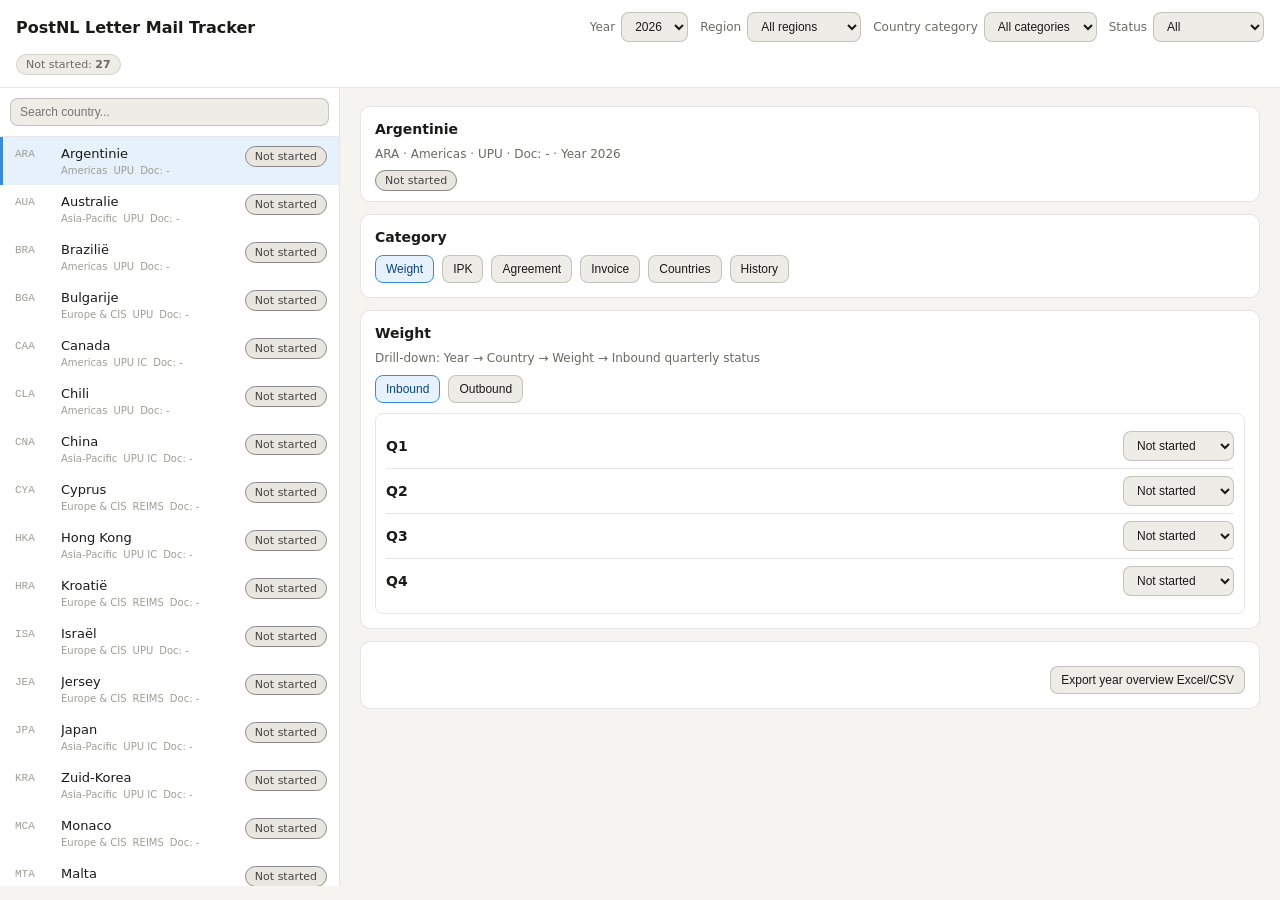
==== commit 76efb2f7: "Add country category filter and CSV import for countries tab" ====
--- a/postnl_ipk_tracker.html
+++ b/postnl_ipk_tracker.html
@@ -81,6 +81,10 @@
   <div class="ctrl">
     <label for="region-filter">Region</label>
     <select id="region-filter" class="sel" onchange="renderAll()"></select>
+  </div>
+  <div class="ctrl">
+    <label for="category-filter">Country category</label>
+    <select id="category-filter" class="sel" onchange="renderAll()"></select>
   </div>
   <div class="ctrl">
     <label for="status-filter">Status</label>
@@ -275,10 +279,12 @@
       return;
     }
     country.code = newCode;
-    if (tracker[selectedYear] && tracker[selectedYear][code]) {
-      tracker[selectedYear][newCode] = tracker[selectedYear][code];
-      delete tracker[selectedYear][code];
-    }
+    Object.keys(tracker).forEach(year => {
+      if (tracker[year] && tracker[year][code]) {
+        tracker[year][newCode] = tracker[year][code];
+        delete tracker[year][code];
+      }
+    });
     if (selectedCountry === code) selectedCountry = newCode;
   } else {
     country[field] = normalizedValue;
@@ -320,12 +326,112 @@
   if (!country) return;
   if (!confirm(`Delete ${country.name} (${country.code})?`)) return;
   countries = countries.filter(c => c.code !== code);
+  Object.keys(tracker).forEach(year => {
+    if (tracker[year] && tracker[year][code]) delete tracker[year][code];
+  });
   addAuditEntry(code, 'country.deleted', JSON.stringify(country), '');
   if (selectedCountry === code) {
     selectedCountry = countries[0] ? countries[0].code : '';
   }
   initControls();
   renderAll();
+}
+
+function parseCSVLine(line) {
+  const result = [];
+  let current = '';
+  let inQuotes = false;
+  for (let i = 0; i < line.length; i += 1) {
+    const char = line[i];
+    const nextChar = line[i + 1];
+    if (char === '"') {
+      if (inQuotes && nextChar === '"') {
+        current += '"';
+        i += 1;
+      } else {
+        inQuotes = !inQuotes;
+      }
+    } else if (char === ',' && !inQuotes) {
+      result.push(current);
+      current = '';
+    } else {
+      current += char;
+    }
+  }
+  result.push(current);
+  return result.map(value => value.trim());
+}
+
+function importCountriesFile(event) {
+  const file = event.target.files && event.target.files[0];
+  if (!file) return;
+  const fileName = file.name.toLowerCase();
+  if (!fileName.endsWith('.csv')) {
+    alert('Please upload a CSV file. Excel can save files as CSV.');
+    event.target.value = '';
+    return;
+  }
+  const reader = new FileReader();
+  reader.onload = function(e) {
+    const text = String(e.target.result || '');
+    const lines = text.split(/\r?\n/).filter(line => line.trim() !== '');
+    if (lines.length < 2) {
+      alert('The CSV file is empty.');
+      event.target.value = '';
+      return;
+    }
+    const headers = parseCSVLine(lines[0]).map(h => h.toLowerCase());
+    const headerIndex = key => headers.indexOf(key);
+    if (headerIndex('code') === -1 || headerIndex('country') === -1) {
+      alert('CSV must contain at least the columns: Code and Country.');
+      event.target.value = '';
+      return;
+    }
+
+    let added = 0;
+    let updated = 0;
+
+    for (let i = 1; i < lines.length; i += 1) {
+      const values = parseCSVLine(lines[i]);
+      const code = (values[headerIndex('code')] || '').trim().toUpperCase();
+      const name = (values[headerIndex('country')] || '').trim();
+      if (!code || !name) continue;
+
+      const incoming = {
+        code,
+        name,
+        region: (headerIndex('region') >= 0 ? values[headerIndex('region')] : '') || 'Europe & CIS',
+        category: (headerIndex('category') >= 0 ? values[headerIndex('category')] : '') || 'Other',
+        documentCode: (headerIndex('document code') >= 0 ? values[headerIndex('document code')] : '') || '',
+        note: (headerIndex('note') >= 0 ? values[headerIndex('note')] : '') || '',
+        extraField1: (headerIndex('extra field 1') >= 0 ? values[headerIndex('extra field 1')] : '') || '',
+        extraField2: (headerIndex('extra field 2') >= 0 ? values[headerIndex('extra field 2')] : '') || ''
+      };
+
+      const existing = getCountry(code);
+      if (existing) {
+        ['name', 'region', 'category', 'documentCode', 'note', 'extraField1', 'extraField2'].forEach(field => {
+          const oldValue = existing[field] || '';
+          const newValue = incoming[field] || '';
+          if (oldValue !== newValue) {
+            existing[field] = newValue;
+            addAuditEntry(code, `country.${field}`, oldValue, newValue);
+          }
+        });
+        updated += 1;
+      } else {
+        countries.push(incoming);
+        addAuditEntry(code, 'country.imported', '', JSON.stringify(incoming));
+        added += 1;
+      }
+    }
+
+    initControls();
+    renderAll();
+    alert(`Import complete. Added: ${added}, Updated: ${updated}`);
+    event.target.value = '';
+  };
+  reader.readAsText(file);
 }
 
 function downloadCSV(rows, fileName) {
@@ -392,10 +498,12 @@
 function filteredCountries() {
   const q = document.getElementById('search-box').value.toLowerCase();
   const region = document.getElementById('region-filter').value;
+  const categoryFilter = document.getElementById('category-filter').value;
   const statusFilter = document.getElementById('status-filter').value;
   return countries.filter(country => {
     if (q && !country.name.toLowerCase().includes(q) && !country.code.toLowerCase().includes(q) && !(country.documentCode || '').toLowerCase().includes(q)) return false;
     if (region !== 'All regions' && country.region !== region) return false;
+    if (categoryFilter !== 'All categories' && country.category !== categoryFilter) return false;
     if (activeCategory !== 'Countries' && activeCategory !== 'History') {
       const status = getContextStatus(getRecord(selectedYear, country.code));
       if (statusFilter !== 'All' && status !== statusFilter) return false;
@@ -524,8 +632,11 @@
       <div class="muted" style="margin-bottom:10px">Manage country category, document code and unique country fields.</div>
       <div class="export-row" style="justify-content:flex-start; margin-bottom:10px;">
         <button class="btn" onclick="addCountryRow()">Add new country</button>
+        <button class="btn" onclick="document.getElementById('countries-import').click()">Import countries CSV</button>
         <button class="btn" onclick="exportCountriesCSV()">Export countries Excel/CSV</button>
-      </div>
+        <input id="countries-import" type="file" accept=".csv" style="display:none" onchange="importCountriesFile(event)">
+      </div>
+      <div class="muted" style="margin-bottom:10px">Import supported columns: Code, Country, Region, Category, Document Code, Note, Extra Field 1, Extra Field 2</div>
       <div class="table-wrap">
         <table>
           <thead>
@@ -672,6 +783,8 @@
   document.getElementById('year-sel').innerHTML = YEARS.map(year => `<option value="${year}"${year===selectedYear?' selected':''}>${year}</option>`).join('');
   const regions = ['All regions', ...new Set(countries.map(country => country.region))];
   document.getElementById('region-filter').innerHTML = regions.map(region => `<option>${region}</option>`).join('');
+  const categories = ['All categories', ...new Set(countries.map(country => country.category))];
+  document.getElementById('category-filter').innerHTML = categories.map(category => `<option>${category}</option>`).join('');
 }
 
 initControls();
